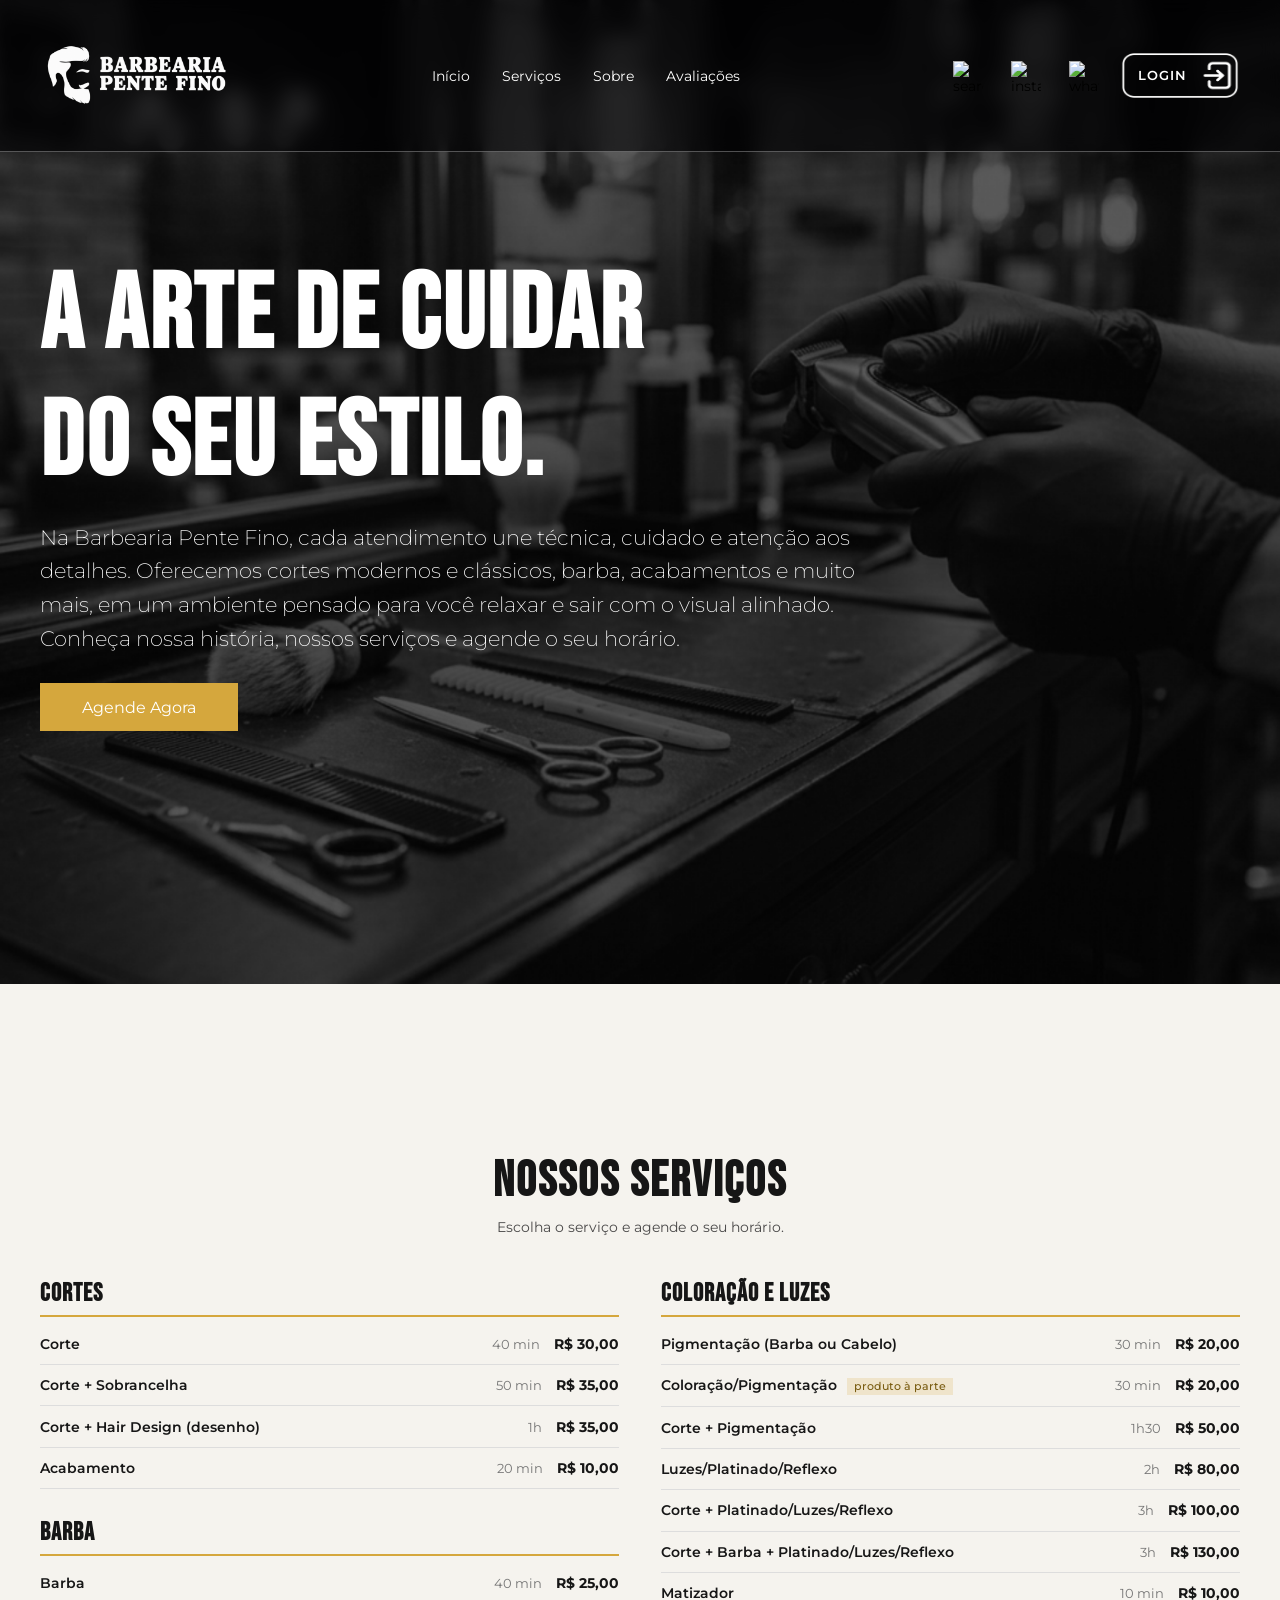
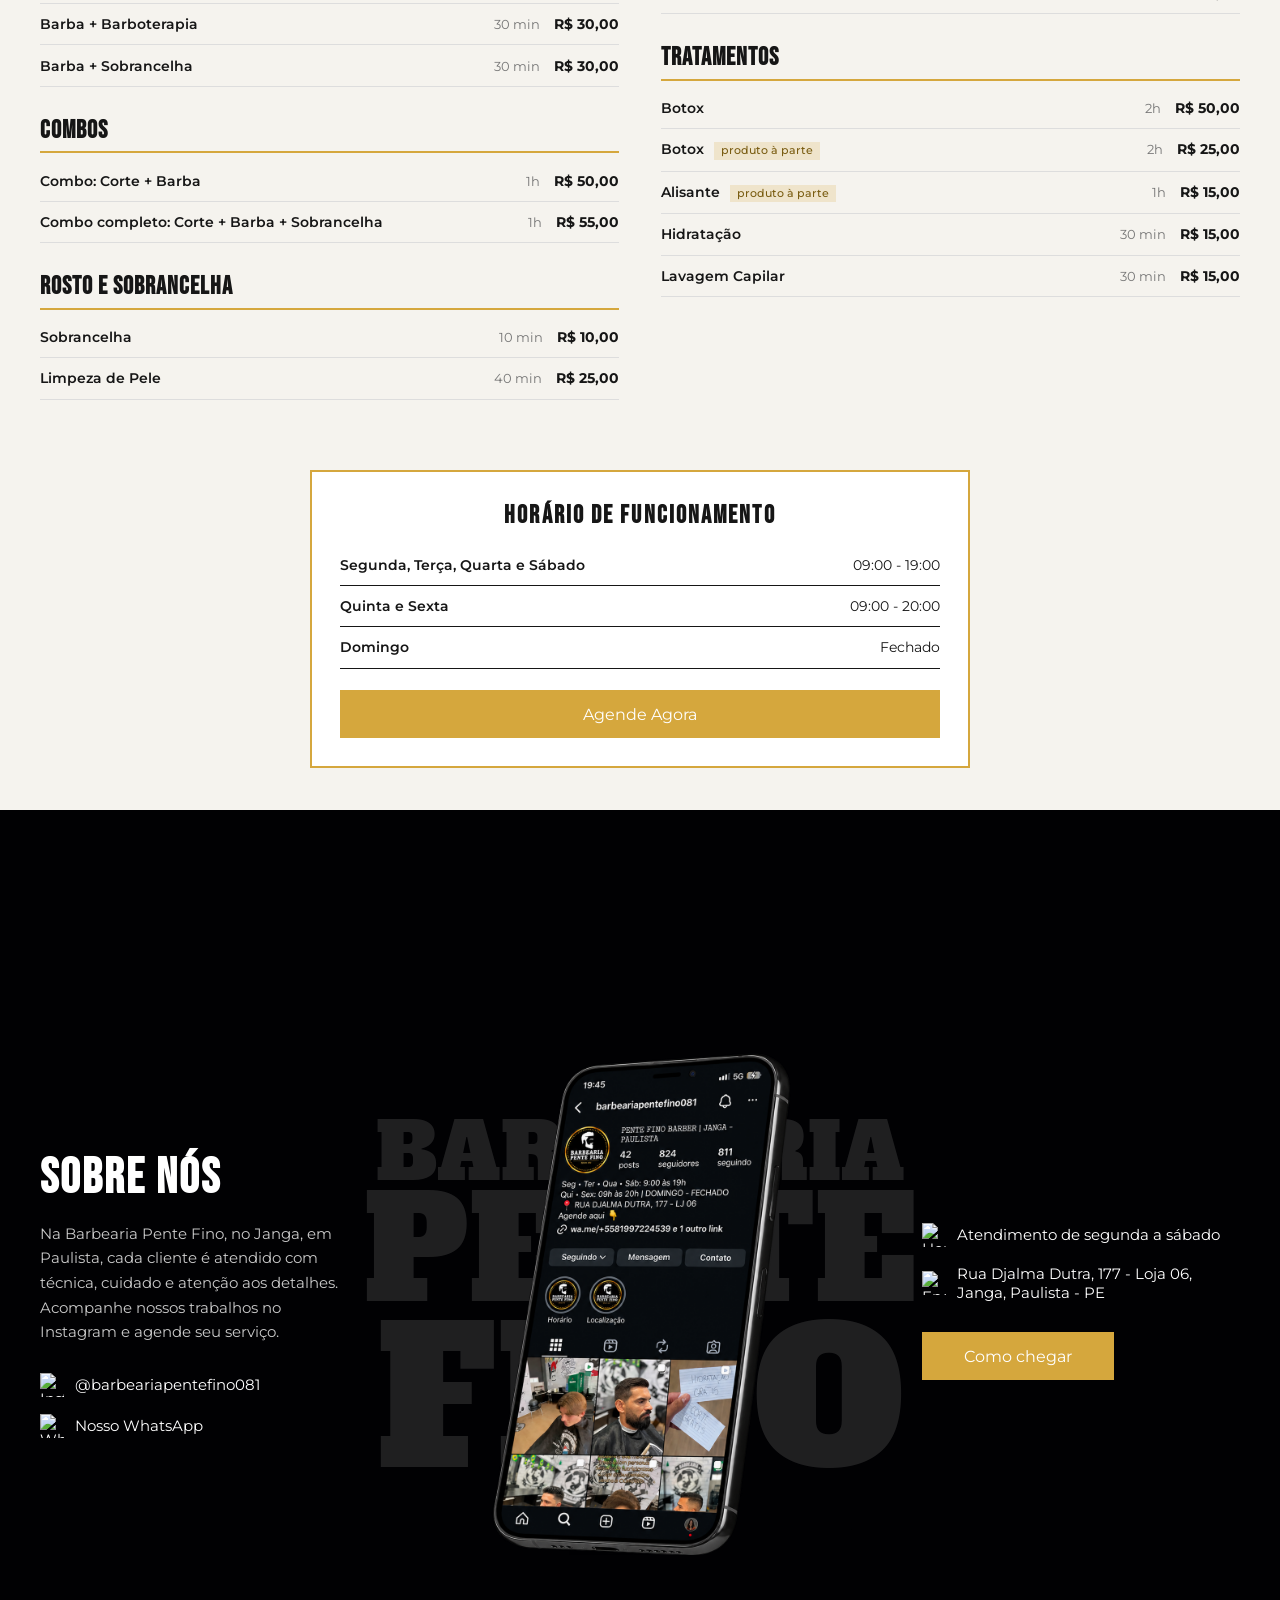
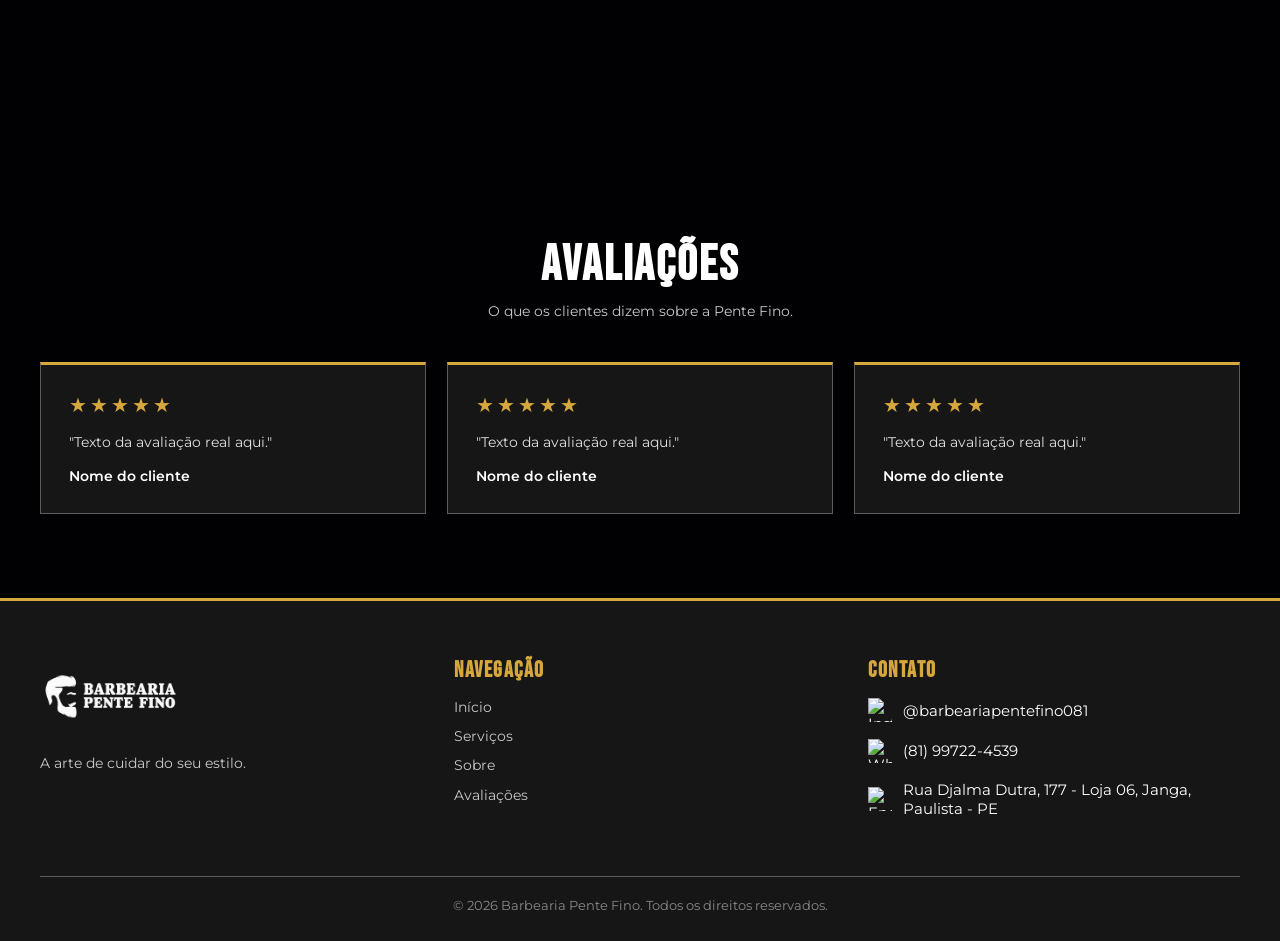
==== index.html @ e0eca9c9 "feat: adiciona botão de login personalizado no header" ====
<!DOCTYPE html>
<html lang="pt-br">

<head>
    <meta charset="UTF-8">
    <meta name="viewport" content="width=device-width, initial-scale=1.0">
    <link rel="stylesheet" href="style.css">
    <link rel="preconnect" href="https://fonts.googleapis.com">
    <link rel="preconnect" href="https://fonts.gstatic.com" crossorigin>
    <link href="https://fonts.googleapis.com/css2?family=Montserrat:ital,wght@0,100..900;1,100..900&display=swap"
        rel="stylesheet">

    <link href="https://fonts.cdnfonts.com/css/creato-display" rel="stylesheet">

    <link rel="preconnect" href="https://fonts.googleapis.com">
    <link rel="preconnect" href="https://fonts.gstatic.com" crossorigin>
    <link
        href="https://fonts.googleapis.com/css2?family=Bebas+Neue&family=Montserrat:ital,wght@0,100..900;1,100..900&display=swap"
        rel="stylesheet">
    <link href="https://fonts.googleapis.com/css2?family=Alfa+Slab+One&display=swap" rel="stylesheet">

    <link rel="icon" type="image/png" href="img/iconweb.png">

    <title>Barbearia Pente Fino</title>
</head>

<body>
    <header class="header">
        <section>
            <a href="#" class="logo">
                <img src="./img/logo1.png" width="192" height="105" alt="logo">
            </a>
            <nav class="navbar">
                <a href="#home">Início</a>
                <a href="#servicos">Serviços</a>
                <a href="#about">Sobre</a>
                <a href="#review">Avaliações</a>
            </nav>

            <div class="icons">
                <img width="30" height="30" src="https://img.icons8.com/ios-filled/30/FFFFFF/search--v1.png"
                    alt="search--v1" />
                <img width="30" height="30"
                    src="https://img.icons8.com/fluency-systems-regular/48/FFFFFF/instagram-new--v1.png"
                    alt="instagram-new--v1" />
                <img width="30" height="30"
                    src="https://img.icons8.com/fluency-systems-regular/30/FFFFFF/whatsapp--v1.png"
                    alt="whatsapp--v1" />
                <a href="#" class="btn-login" aria-label="Login">
                    <span>LOGIN</span>
                </a>
            </div>
        </section>
    </header>

    <div class="home-container">
        <section id="home">
            <div class="content">
                <h3>A ARTE DE CUIDAR</h3>
                <h3>DO SEU ESTILO.</h3>
                <p>Na Barbearia Pente Fino, cada atendimento une técnica, cuidado e atenção aos detalhes. Oferecemos
                    cortes modernos e clássicos, barba, acabamentos e muito mais, em um ambiente pensado para você
                    relaxar e sair com o visual alinhado. Conheça nossa história, nossos serviços e agende o seu
                    horário.</p>
                <a href="#" class="btn">Agende Agora</a>
            </div>
        </section>
    </div>

    <div class="servicos-container">
        <section id="servicos">
            <h2 class="title">Nossos Serviços</h2>
            <p class="subtitle">Escolha o serviço e agende o seu horário.</p>

            <div class="servicos-row">
                <div class="servicos-lista">

                    <div class="servicos-grupo">
                        <h3 class="categoria">Cortes</h3>
                        <ul class="lista-servicos">
                            <li data-servico="corte" data-preco="30" data-duracao="40">
                                <span class="servico-nome">Corte</span>
                                <span class="servico-tempo">40 min</span>
                                <span class="servico-preco">R$ 30,00</span>
                            </li>
                            <li data-servico="corte-sobrancelha" data-preco="35" data-duracao="50">
                                <span class="servico-nome">Corte + Sobrancelha</span>
                                <span class="servico-tempo">50 min</span>
                                <span class="servico-preco">R$ 35,00</span>
                            </li>
                            <li data-servico="corte-hair-design" data-preco="35" data-duracao="60">
                                <span class="servico-nome">Corte + Hair Design (desenho)</span>
                                <span class="servico-tempo">1h</span>
                                <span class="servico-preco">R$ 35,00</span>
                            </li>
                            <li data-servico="acabamento" data-preco="10" data-duracao="20">
                                <span class="servico-nome">Acabamento</span>
                                <span class="servico-tempo">20 min</span>
                                <span class="servico-preco">R$ 10,00</span>
                            </li>
                        </ul>
                    </div>

                    <div class="servicos-grupo">
                        <h3 class="categoria">Barba</h3>
                        <ul class="lista-servicos">
                            <li data-servico="barba" data-preco="25" data-duracao="40">
                                <span class="servico-nome">Barba</span>
                                <span class="servico-tempo">40 min</span>
                                <span class="servico-preco">R$ 25,00</span>
                            </li>
                            <li data-servico="barba-barboterapia" data-preco="30" data-duracao="30">
                                <span class="servico-nome">Barba + Barboterapia</span>
                                <span class="servico-tempo">30 min</span>
                                <span class="servico-preco">R$ 30,00</span>
                            </li>
                            <li data-servico="barba-sobrancelha" data-preco="30" data-duracao="30">
                                <span class="servico-nome">Barba + Sobrancelha</span>
                                <span class="servico-tempo">30 min</span>
                                <span class="servico-preco">R$ 30,00</span>
                            </li>
                        </ul>
                    </div>

                    <div class="servicos-grupo">
                        <h3 class="categoria">Combos</h3>
                        <ul class="lista-servicos">
                            <li data-servico="combo-corte-barba" data-preco="50" data-duracao="60">
                                <span class="servico-nome">Combo: Corte + Barba</span>
                                <span class="servico-tempo">1h</span>
                                <span class="servico-preco">R$ 50,00</span>
                            </li>
                            <li data-servico="combo-completo-corte-barba-sobrancelha" data-preco="55" data-duracao="60">
                                <span class="servico-nome">Combo completo: Corte + Barba + Sobrancelha</span>
                                <span class="servico-tempo">1h</span>
                                <span class="servico-preco">R$ 55,00</span>
                            </li>
                        </ul>
                    </div>

                    <div class="servicos-grupo">
                        <h3 class="categoria">Rosto e Sobrancelha</h3>
                        <ul class="lista-servicos">
                            <li data-servico="sobrancelha" data-preco="10" data-duracao="10">
                                <span class="servico-nome">Sobrancelha</span>
                                <span class="servico-tempo">10 min</span>
                                <span class="servico-preco">R$ 10,00</span>
                            </li>
                            <li data-servico="limpeza-de-pele" data-preco="25" data-duracao="40">
                                <span class="servico-nome">Limpeza de Pele</span>
                                <span class="servico-tempo">40 min</span>
                                <span class="servico-preco">R$ 25,00</span>
                            </li>
                        </ul>
                    </div>

                    <div class="servicos-grupo">
                        <h3 class="categoria">Coloração e Luzes</h3>
                        <ul class="lista-servicos">
                            <li data-servico="pigmentacao-barba-ou-cabelo" data-preco="20" data-duracao="30">
                                <span class="servico-nome">Pigmentação (Barba ou Cabelo)</span>
                                <span class="servico-tempo">30 min</span>
                                <span class="servico-preco">R$ 20,00</span>
                            </li>
                            <li data-servico="coloracao-pigmentacao-produto-a-parte" data-preco="20" data-duracao="30">
                                <span class="servico-nome">Coloração/Pigmentação <small class="etiqueta">produto à
                                        parte</small></span>
                                <span class="servico-tempo">30 min</span>
                                <span class="servico-preco">R$ 20,00</span>
                            </li>
                            <li data-servico="corte-pigmentacao" data-preco="50" data-duracao="90">
                                <span class="servico-nome">Corte + Pigmentação</span>
                                <span class="servico-tempo">1h30</span>
                                <span class="servico-preco">R$ 50,00</span>
                            </li>
                            <li data-servico="luzes-platinado-reflexo" data-preco="80" data-duracao="120">
                                <span class="servico-nome">Luzes/Platinado/Reflexo</span>
                                <span class="servico-tempo">2h</span>
                                <span class="servico-preco">R$ 80,00</span>
                            </li>
                            <li data-servico="corte-platinado-luzes-reflexo" data-preco="100" data-duracao="180">
                                <span class="servico-nome">Corte + Platinado/Luzes/Reflexo</span>
                                <span class="servico-tempo">3h</span>
                                <span class="servico-preco">R$ 100,00</span>
                            </li>
                            <li data-servico="corte-barba-platinado-luzes-reflexo" data-preco="130" data-duracao="180">
                                <span class="servico-nome">Corte + Barba + Platinado/Luzes/Reflexo</span>
                                <span class="servico-tempo">3h</span>
                                <span class="servico-preco">R$ 130,00</span>
                            </li>
                            <li data-servico="matizador" data-preco="10" data-duracao="10">
                                <span class="servico-nome">Matizador</span>
                                <span class="servico-tempo">10 min</span>
                                <span class="servico-preco">R$ 10,00</span>
                            </li>
                        </ul>
                    </div>

                    <div class="servicos-grupo">
                        <h3 class="categoria">Tratamentos</h3>
                        <ul class="lista-servicos">
                            <li data-servico="botox" data-preco="50" data-duracao="120">
                                <span class="servico-nome">Botox</span>
                                <span class="servico-tempo">2h</span>
                                <span class="servico-preco">R$ 50,00</span>
                            </li>
                            <li data-servico="botox-produto-a-parte" data-preco="25" data-duracao="120">
                                <span class="servico-nome">Botox <small class="etiqueta">produto à parte</small></span>
                                <span class="servico-tempo">2h</span>
                                <span class="servico-preco">R$ 25,00</span>
                            </li>
                            <li data-servico="alisante-produto-a-parte" data-preco="15" data-duracao="60">
                                <span class="servico-nome">Alisante <small class="etiqueta">produto à
                                        parte</small></span>
                                <span class="servico-tempo">1h</span>
                                <span class="servico-preco">R$ 15,00</span>
                            </li>
                            <li data-servico="hidratacao" data-preco="15" data-duracao="30">
                                <span class="servico-nome">Hidratação</span>
                                <span class="servico-tempo">30 min</span>
                                <span class="servico-preco">R$ 15,00</span>
                            </li>
                            <li data-servico="lavagem-capilar" data-preco="15" data-duracao="30">
                                <span class="servico-nome">Lavagem Capilar</span>
                                <span class="servico-tempo">30 min</span>
                                <span class="servico-preco">R$ 15,00</span>
                            </li>
                        </ul>
                    </div>
                </div>
            </div>

            <div class="cartao-horario">
                <h3 class="cartao-titulo">Horário de Funcionamento</h3>

                <ul class="cartao-lista">
                    <li>
                        <span>Segunda, Terça, Quarta e Sábado</span>
                        <span>09:00 - 19:00</span>
                    </li>
                    <li>
                        <span>Quinta e Sexta</span>
                        <span>09:00 - 20:00</span>
                    </li>
                    <li>
                        <span>Domingo</span>
                        <span>Fechado</span>
                    </li>
                </ul>

                <a href="#" class="btn cartao-btn">Agende Agora</a>
            </div>

        </section>
    </div>
    <div class="sobre-container">
        <section id="about">
            <div class="sobre-coluna">
                <h2 class="sobre-titulo">Sobre nós</h2>
                <p class="sobre-texto">Na Barbearia Pente Fino, no Janga, em Paulista, cada cliente é atendido com
                    técnica, cuidado e atenção aos detalhes. Acompanhe nossos trabalhos no Instagram e agende seu
                    serviço.</p>

                <a href="https://www.instagram.com/barbeariapentefino081/" target="_blank" rel="noopener"
                    class="sobre-item">
                    <img width="24" height="24"
                        src="https://img.icons8.com/fluency-systems-regular/48/D5A73D/instagram-new--v1.png"
                        alt="Instagram">
                    <span>@barbeariapentefino081</span>
                </a>

                <a href="https://wa.me/5581997224539" target="_blank" rel="noopener" class="sobre-item">
                    <img width="24" height="24"
                        src="https://img.icons8.com/fluency-systems-regular/48/D5A73D/whatsapp--v1.png" alt="WhatsApp">
                    <span>Nosso WhatsApp</span>
                </a>
            </div>

            <div class="sobre-celular">
                <div class="sobre-marca" aria-hidden="true">
                    <span>BARBEARIA</span>
                    <span>PENTE</span>
                    <span>FINO</span>
                </div>
                <img src="img/phone3d.png" alt="Perfil da Barbearia no Instagram">
            </div>

            <div class="sobre-coluna">
                <div class="sobre-item">
                    <img width="24" height="24"
                        src="https://img.icons8.com/fluency-systems-regular/48/D5A73D/clock--v1.png" alt="Horário">
                    <span>Atendimento de segunda a sábado</span>
                </div>

                <div class="sobre-item">
                    <img width="24" height="24"
                        src="https://img.icons8.com/fluency-systems-regular/48/D5A73D/marker--v1.png" alt="Endereço">
                    <span>Rua Djalma Dutra, 177 - Loja 06, Janga, Paulista - PE</span>
                </div>

                <a href="https://maps.app.goo.gl/azTwGf3tABhva63q6" target="_blank" rel="noopener" class="btn">Como
                    chegar</a>
            </div>
        </section>
    </div>

    <div class="avaliacoes-container">
        <section id="review">
            <h2 class="avaliacoes-titulo">Avaliações</h2>
            <p class="avaliacoes-subtitulo">O que os clientes dizem sobre a Pente Fino.</p>

            <div class="avaliacoes-grid">
                <article class="avaliacao-card">
                    <div class="avaliacao-estrelas" aria-label="5 de 5 estrelas">★★★★★</div>
                    <p class="avaliacao-texto">"Texto da avaliação real aqui."</p>
                    <span class="avaliacao-autor">Nome do cliente</span>
                </article>

                <article class="avaliacao-card">
                    <div class="avaliacao-estrelas" aria-label="5 de 5 estrelas">★★★★★</div>
                    <p class="avaliacao-texto">"Texto da avaliação real aqui."</p>
                    <span class="avaliacao-autor">Nome do cliente</span>
                </article>

                <article class="avaliacao-card">
                    <div class="avaliacao-estrelas" aria-label="5 de 5 estrelas">★★★★★</div>
                    <p class="avaliacao-texto">"Texto da avaliação real aqui."</p>
                    <span class="avaliacao-autor">Nome do cliente</span>
                </article>
            </div>
        </section>
    </div>
    
    <footer class="footer">
        <section>
            <div class="footer-grid">

                <div class="footer-coluna">
                    <img src="./img/logo1.png" width="140" alt="Barbearia Pente Fino">
                    <p class="footer-texto">A arte de cuidar do seu estilo.</p>
                </div>

                <div class="footer-coluna">
                    <h4 class="footer-titulo">Navegação</h4>
                    <a href="#home" class="footer-link">Início</a>
                    <a href="#servicos" class="footer-link">Serviços</a>
                    <a href="#about" class="footer-link">Sobre</a>
                    <a href="#review" class="footer-link">Avaliações</a>
                </div>

                <div class="footer-coluna">
                    <h4 class="footer-titulo">Contato</h4>

                    <a href="https://www.instagram.com/barbeariapentefino081/" target="_blank" rel="noopener"
                        class="sobre-item">
                        <img width="24" height="24"
                            src="https://img.icons8.com/fluency-systems-regular/48/D5A73D/instagram-new--v1.png"
                            alt="Instagram">
                        <span>@barbeariapentefino081</span>
                    </a>

                    <a href="https://wa.me/5581997224539" target="_blank" rel="noopener" class="sobre-item">
                        <img width="24" height="24"
                            src="https://img.icons8.com/fluency-systems-regular/48/D5A73D/whatsapp--v1.png"
                            alt="WhatsApp">
                        <span>(81) 99722-4539</span>
                    </a>

                    <div class="sobre-item">
                        <img width="24" height="24"
                            src="https://img.icons8.com/fluency-systems-regular/48/D5A73D/marker--v1.png"
                            alt="Endereço">
                        <span>Rua Djalma Dutra, 177 - Loja 06, Janga, Paulista - PE</span>
                    </div>
                </div>
            </div>

            <p class="footer-copy">© 2026 Barbearia Pente Fino. Todos os direitos reservados.</p>
        </section>
    </footer>
</body>

</html>
---- style.css ----
:root {
    --main-color: #d5a73d;
    --main-dark: #a5812f;
    --black: #161616;
    --white: #fff;
    --bg: #010103;
    --border: 0.1rem solid rgba(255, 255, 255, 0.3);
    font-size: 14px;
}

* {
    margin: 0;
    padding: 0;
    outline: none;
    border: none;
    text-decoration: none;
    transition: 0.2s linear;
    font-family: "Montserrat", sans-serif;
}

body {
    background-color: var(--bg);
}

section {
    padding: 3rem 2rem;
    margin: 0 auto;
    max-width: 1200px;
}

.header {
    position: fixed;
    top: 0;
    left: 0;
    right: 0;
    z-index: 99;
    border-bottom: var(--border);
    background: rgba(1, 1, 3, 0.6);
    backdrop-filter: blur(10px);
}

.header section {
    display: flex;
    align-items: center;
    justify-content: space-between;
    padding-top: 1.5rem;
    padding-bottom: 1.5rem;
}

.navbar a {
    margin: 0 1rem;
    font-size: 1.1;
    color: #fff;
}

.navbar a:hover {
    color: var(--main-color);
    border-bottom: 0.1rem solid var(--border);
    padding-bottom: 0.5rem;
    font-size: 1.15rem;
}

.icons {
    display: flex;
    align-items: center;
}

.icons img {
    margin: 1rem;
    cursor: pointer;
}

.icons img:hover {
    transform: scale(1.15);
}

.btn {
    background: var(--main-color);
    color: #fff;
    padding: 1rem 3rem;
    font-size: 1.15rem;
    cursor: pointer;
    margin-top: 1rem;
    display: inline-block;
}

.btn:hover {
    background: var(--main-dark);
    transform: translateX(-2px);
    transform: translateY(-2px);
}

.home-container {
    background: url("./img/back.png") center / cover no-repeat;
    min-height: 100vh;
    background-position: center;
    background-size: cover;
}

.home-container section {
    display: flex;
    align-items: center;
    min-height: 100vh;
}

.content {
    max-width: 60rem;
}

.content h3 {
    color: #fff;
    font-size: clamp(3rem, 10vw, 7.5rem); 
    font-family: "Bebas Neue", sans-serif;
    letter-spacing: 2.5px;
    
}
.content p {
    color: #fff;
    font-size: 1.5rem;
    font-weight: 220;
    line-height: 1.6;
    padding: 1rem 0;
}

.servicos-container {
    background: #f5f3ee;
    min-height: 100vh;
}

.servicos-container section {
    padding-top: 12rem;
}

.servicos-container .title {
    text-align: center;
    font-family: "Bebas Neue", sans-serif; 
    font-size: 3.5rem;
    letter-spacing: 2px;
    color: var(--black);
}

.servicos-container .subtitle {
    text-align: center;
    color: #4a4949;
    margin-top: 0.5rem;
}

.servicos-row {
    display: flex;
    align-items: center;
    gap: 3rem;  
    margin-top: 3rem;
}

.servicos-lista {
    flex: 1;
    column-count: 2;
    column-gap: 3rem;            
}

.servicos-grupo {
    break-inside: avoid;
    margin-bottom: 2rem;
}

.servicos-grupo:nth-child(4) {
    break-after: column;
}

.cartao-horario {
    background: var(--white);
    border: 2px solid var(--main-color);
    padding: 2rem;
    margin-top: 1.5rem;
    max-width: 600px; 
    margin: 3rem auto 0;
}

.cartao-lista {
    list-style: none;
}

.cartao-lista li {
    display: flex;
    justify-content: space-between;
    padding: 0.8rem 0;
    border-bottom: 1px solid var(--black);
}

.cartao-lista span {
    color: var(--black);
}

.cartao-lista span:first-child {
    font-weight: 600;
}

.cartao-titulo {
    font-family: "Bebas Neue", sans-serif;
    font-size: 1.8rem;
    letter-spacing: 2.1px;
    text-align: center;
    color: var(--black);
    margin-bottom: 1rem;
}

.cartao-btn {
    display: block;
    text-align: center;
    margin-top: 1.5rem;
}

.categoria {
    font-family: "Bebas Neue", sans-serif;
    font-size: 1.8rem;
    letter-spacing: 1px;
    color: var(--black);
    margin: 2rem 0 0.5rem;
    padding-bottom: 0.4rem;
    border-bottom: 2px solid var(--main-color); /* linha dourada embaixo */
}

.categoria:first-child {
    margin-top: 0; 
}


.lista-servicos {
    list-style: none; /* tira as bolinhas */
}

.lista-servicos li {
    display: flex; /* nome, tempo e preço lado a lado */
    align-items: baseline;
    gap: 1rem;
    padding: 0.8rem 0;
    border-bottom: 1px solid #ddd; /* linha cinza entre os serviços */
}

.servico-nome {
    flex: 1;
    color: var(--black);
    font-weight: 600;
}

.servico-tempo {
    color: #777;
    font-size: 0.9rem;
    white-space: nowrap;          
}

.servico-preco {
    color: var(--black);
    font-weight: 700;
    white-space: nowrap;
}

.etiqueta {
    display: inline-block;
    margin-left: 0.4rem;
    padding: 0.15rem 0.5rem;
    font-size: 0.75rem;
    font-weight: 500;
    color: #7a5d12; 
    background: rgba(213, 167, 61, 0.2);
    white-space: nowrap;
}

.sobre-container {
    background: var(--bg);
}

.sobre-container section {
    display: flex;
    align-items: center;
    justify-content: space-between;
    gap: 2rem;
    min-height: 100vh;
}

.sobre-coluna {
    flex: 1;
    position: relative;
    z-index: 2;
}

.sobre-celular {
    flex: 1.6;
    position: relative;
    container-type: inline-size;
}

.sobre-celular img {
    width: 100%;
    height: auto;
    display: block;
    position: relative;
    z-index: 1;
}

.sobre-celular {
    flex: 1.6;
    position: relative;
}

.sobre-marca {
    position: absolute;
    top: 50%;
    left: 50%;
    transform: translate(-50%, -50%);
    z-index: 0;
    display: flex;
    flex-direction: column;
    align-items: center;
    font-family: "Alfa Slab One", serif;
    font-size: 15.5cqw;
    line-height: 0.9;
    color: #44444473;
    pointer-events: none;
    user-select: none;
}

.sobre-marca span {
    font-family: "Alfa Slab One", serif;
}

.sobre-marca span:nth-child(1) {
    font-size: 1em;
}

.sobre-marca span:nth-child(2) {
    font-size: 1.8em;
}

.sobre-marca span:nth-child(3) {
    font-size: 2.4em;
}

.sobre-titulo {
    font-family: "Bebas Neue", sans-serif;
    font-size: 3.5rem;
    letter-spacing: 2px;
    color: var(--white);
    margin-bottom: 1rem;
}

.sobre-texto {
    color: #c9c9c9;
    font-size: 1.1rem;
    line-height: 1.6;
    margin-bottom: 2rem;
}

.sobre-item {
    display: flex;
    align-items: center;
    gap: 0.8rem;
    color: var(--white);
    font-size: 1.1rem;
    margin-bottom: 1.2rem;
}

a.sobre-item:hover {
    color: var(--main-color);
}

.avaliacoes-container {
    background: var(--bg);
}

.avaliacoes-container section {
    padding-top: 3rem;
    padding-bottom: 6rem;
}

.avaliacoes-titulo {
    font-family: "Bebas Neue", sans-serif;
    font-size: 3.5rem;
    letter-spacing: 2px;
    color: var(--white);
    text-align: center;
}

.avaliacoes-subtitulo {
    color: #c9c9c9;
    text-align: center;
    margin: 0.5rem 0 3rem;
}

.avaliacoes-grid {
    display: grid;
    grid-template-columns: repeat(auto-fit, minmax(260px, 1fr));
    gap: 1.5rem;
}

.avaliacao-card {
    background: var(--black);
    border: var(--border);
    border-top: 3px solid var(--main-color);
    padding: 2rem;
    display: flex;
    flex-direction: column;
    gap: 1rem;
}

.avaliacao-estrelas {
    color: var(--main-color);
    font-size: 1.4rem;
    letter-spacing: 3px;
}

.avaliacao-texto {
    color: #e0e0e0;
    line-height: 1.6;
    flex: 1;
}

.avaliacao-autor {
    color: var(--white);
    font-weight: 600;
}

.footer {
    background: var(--black);
    border-top: 3px solid var(--main-color);
}

.footer section {
    padding-top: 4rem;
    padding-bottom: 2rem;
}

.footer-grid {
    display: grid;
    grid-template-columns: repeat(auto-fit, minmax(240px, 1fr));
    gap: 3rem;
}

.footer-titulo {
    font-family: "Bebas Neue", sans-serif;
    font-size: 1.6rem;
    letter-spacing: 1.5px;
    color: var(--main-color);
    margin-bottom: 1rem;
}

.footer-texto {
    color: #c9c9c9;
    line-height: 1.6;
    margin-top: 1rem;
}

.footer-link {
    display: block;
    color: #c9c9c9;
    margin-bottom: 0.8rem;
}

.footer-link:hover {
    color: var(--main-color);
}

.footer-copy {
    margin-top: 3rem;
    padding-top: 1.5rem;
    border-top: var(--border);
    text-align: center;
    color: #888;
    font-size: 0.9rem;
}

.btn-login {
    display: inline-flex;
    align-items: center;              
    width: 120px;
    aspect-ratio: 600 / 261;
    background: url("./img/login.png") center / 100% 100% no-repeat;
    margin-left: 0.5rem;
    color: var(--white);
    font-size: 0.9rem;
    font-weight: 600;
    letter-spacing: 1px;
    vertical-align: middle;
}

.btn-login span {
    width: 71%;
    text-align: center;
}

.btn-login:hover {
    color: var(--main-color);
    filter: drop-shadow(0 0 6px rgba(213, 167, 61, 0.6));
}

/* Mobile  */
@media (max-width: 768px) {

    .logo img {
        width: 120px;
        height: auto; 
    }

    .navbar {
        display: none;
    }

    .icons {
        display: flex;
        align-items: center;
    }

    .icons img {
        margin: 0 0.6rem;
        width: 24px;
        height: 24px;
    }

    .content p {
        font-size: 1.1rem;
        line-height: 1.5;
    }

    .servicos-lista {
    column-count: 1;
    }

    .servicos-imagem img {
    display: none;
    }

    .servicos-grupo:nth-child(4) {
    break-after: auto;
    }

    .sobre-container section {
    flex-direction: column;
    min-height: auto;
    gap:0;
    padding-top: 7rem;
    }

    .sobre-coluna {
        flex: none;
        width: 100%;
    }

    .sobre-celular {
        display: none;
    }

    .footer section {
        padding-top: 2.5rem;
    }

    .footer-grid {
        gap: 2rem;               
    }

    .footer-copy {
        margin-top: 2rem;
    }

    .btn-login {
        width: 90px;
        font-size: 0.7rem;
    }
}
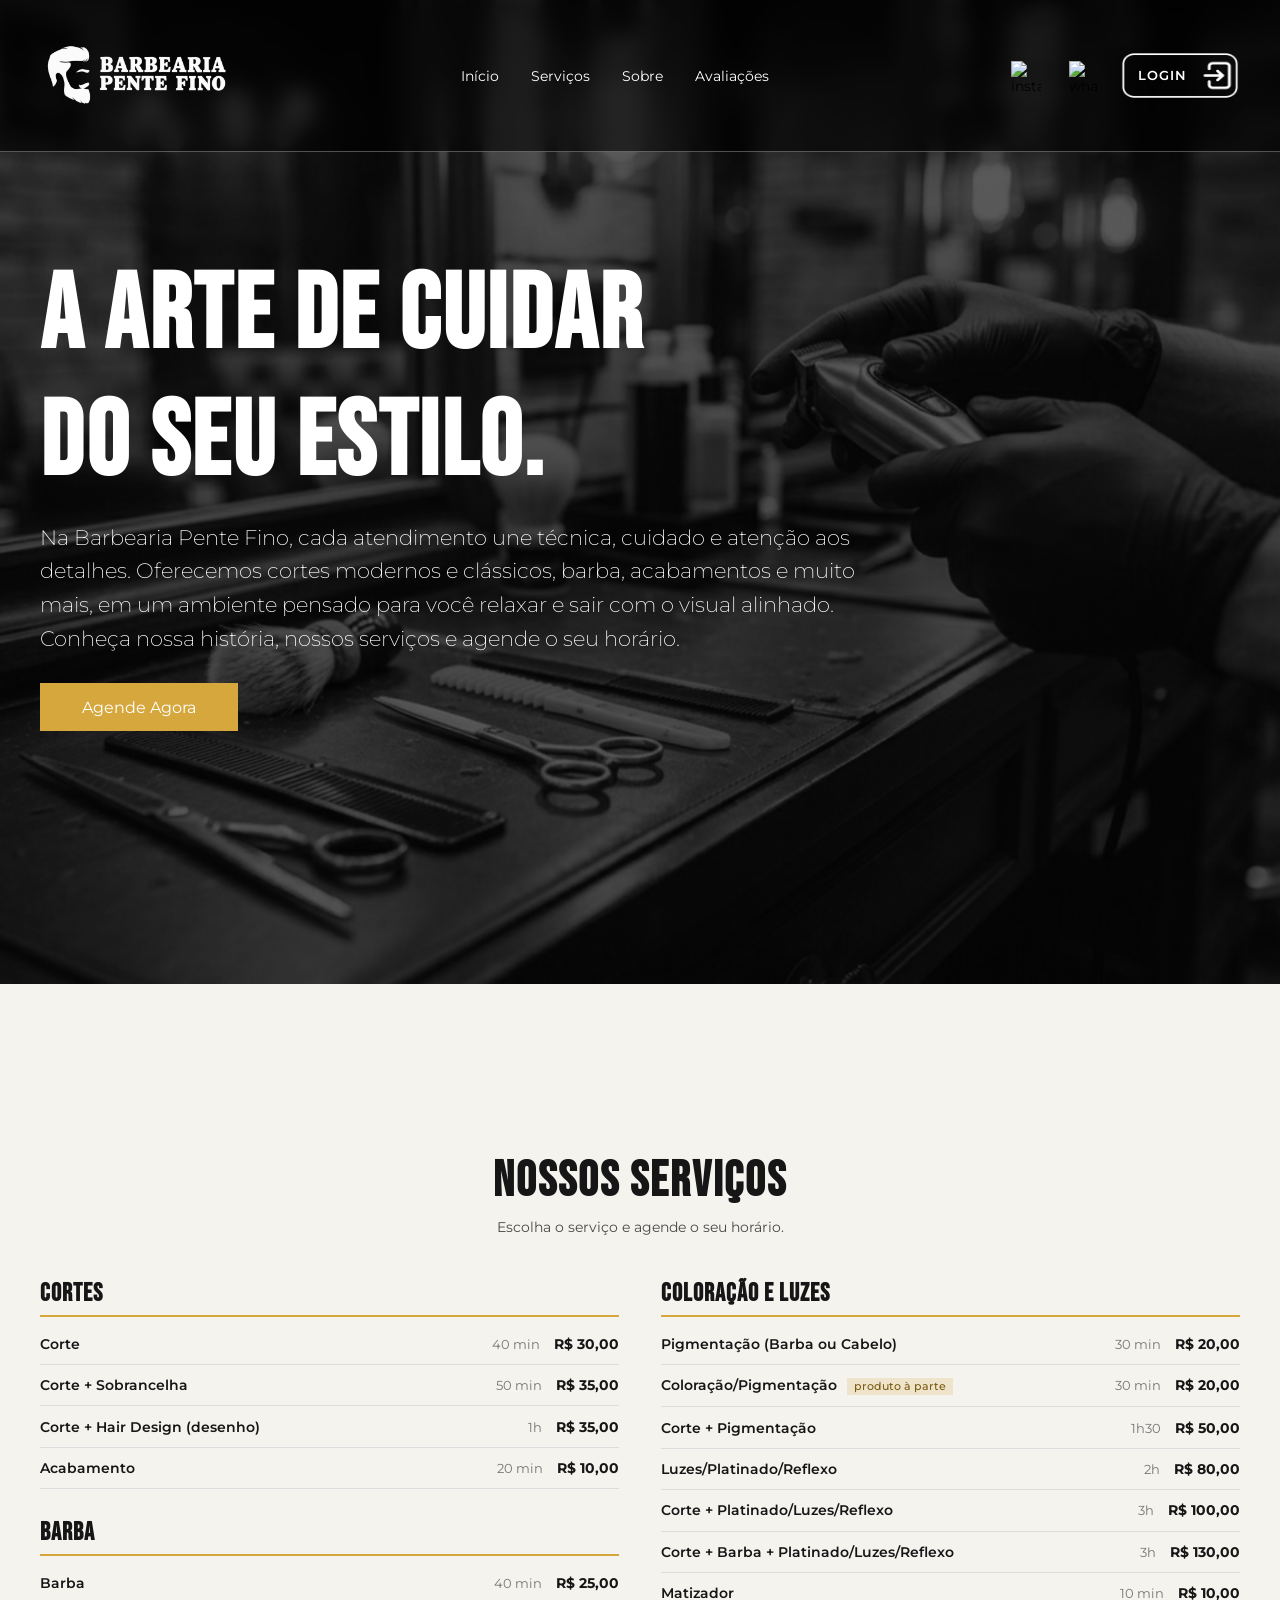
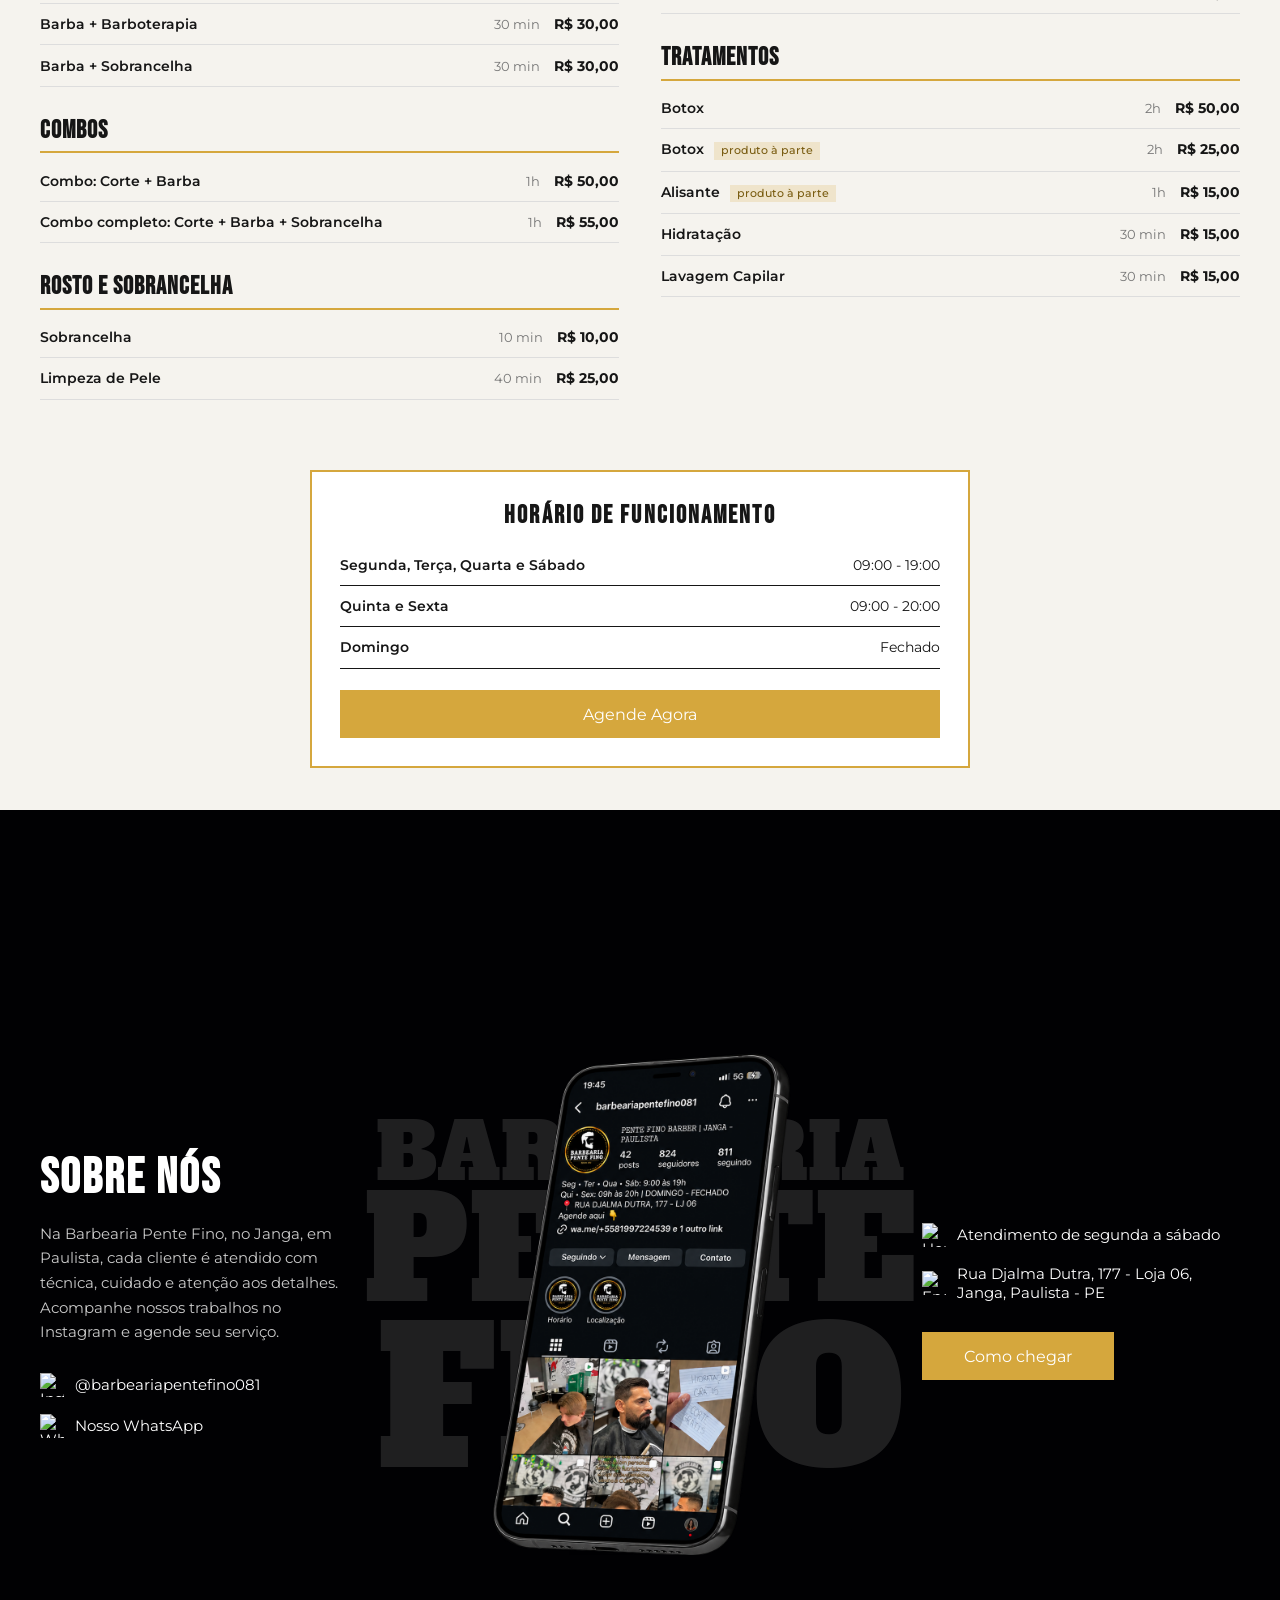
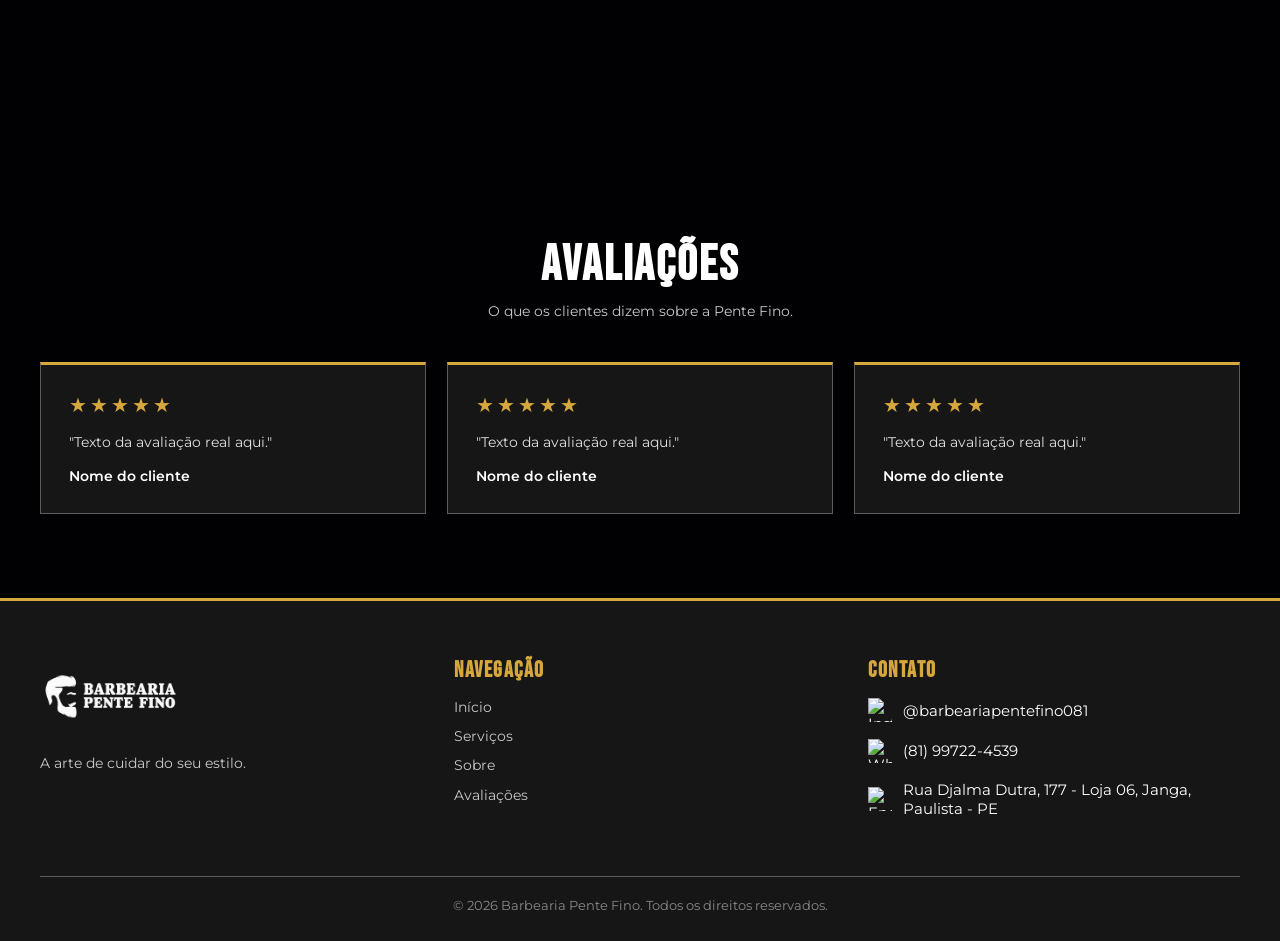
==== commit c0c0402a: "fix: restaura exibição do botão de menu no mobile" ====
--- a/index.html
+++ b/index.html
@@ -18,9 +18,8 @@
         href="https://fonts.googleapis.com/css2?family=Bebas+Neue&family=Montserrat:ital,wght@0,100..900;1,100..900&display=swap"
         rel="stylesheet">
     <link href="https://fonts.googleapis.com/css2?family=Alfa+Slab+One&display=swap" rel="stylesheet">
-
     <link rel="icon" type="image/png" href="img/iconweb.png">
-
+    <link rel="preload" as="image" href="img/login2.png">
     <title>Barbearia Pente Fino</title>
 </head>
 
@@ -38,8 +37,6 @@
             </nav>
 
             <div class="icons">
-                <img width="30" height="30" src="https://img.icons8.com/ios-filled/30/FFFFFF/search--v1.png"
-                    alt="search--v1" />
                 <img width="30" height="30"
                     src="https://img.icons8.com/fluency-systems-regular/48/FFFFFF/instagram-new--v1.png"
                     alt="instagram-new--v1" />
@@ -49,6 +46,11 @@
                 <a href="#" class="btn-login" aria-label="Login">
                     <span>LOGIN</span>
                 </a>
+                <button class="menu-toggle" aria-label="Abrir menu" aria-expanded="false">
+                    <span></span>
+                    <span></span>
+                    <span></span>
+                </button>
             </div>
         </section>
     </header>
--- a/style.css
+++ b/style.css
@@ -471,7 +471,7 @@
 
 .btn-login {
     display: inline-flex;
-    align-items: center;              
+    align-items: center;
     width: 120px;
     aspect-ratio: 600 / 261;
     background: url("./img/login.png") center / 100% 100% no-repeat;
@@ -480,7 +480,6 @@
     font-size: 0.9rem;
     font-weight: 600;
     letter-spacing: 1px;
-    vertical-align: middle;
 }
 
 .btn-login span {
@@ -489,8 +488,26 @@
 }
 
 .btn-login:hover {
-    color: var(--main-color);
-    filter: drop-shadow(0 0 6px rgba(213, 167, 61, 0.6));
+    background-image: url("./img/login2.png");
+    color: var(--bg);
+}
+
+.menu-toggle {
+    display: none;
+    flex-direction: column;
+    justify-content: space-between;
+    width: 28px;
+    height: 20px;
+    margin-left: 0.8rem;
+    background: none;
+    cursor: pointer;
+}
+
+.menu-toggle span {
+    display: block;
+    height: 3px;
+    background: var(--white);
+    border-radius: 2px;
 }
 
 /* Mobile  */
@@ -511,9 +528,9 @@
     }
 
     .icons img {
-        margin: 0 0.6rem;
-        width: 24px;
-        height: 24px;
+        margin: 0 0.3rem;
+        width: 22px;
+        height: 22px;
     }
 
     .content p {
@@ -562,7 +579,18 @@
     }
 
     .btn-login {
-        width: 90px;
-        font-size: 0.7rem;
+        width: 80px;
+        font-size: 0.65rem;
+        margin-left: 0.3rem;
+    }
+
+    .menu-toggle {
+        display: flex;
+        margin-left: 0.5rem;;
+    }
+
+    .header section {
+        padding-left: 1rem;
+        padding-right: 1rem;
     }
 }
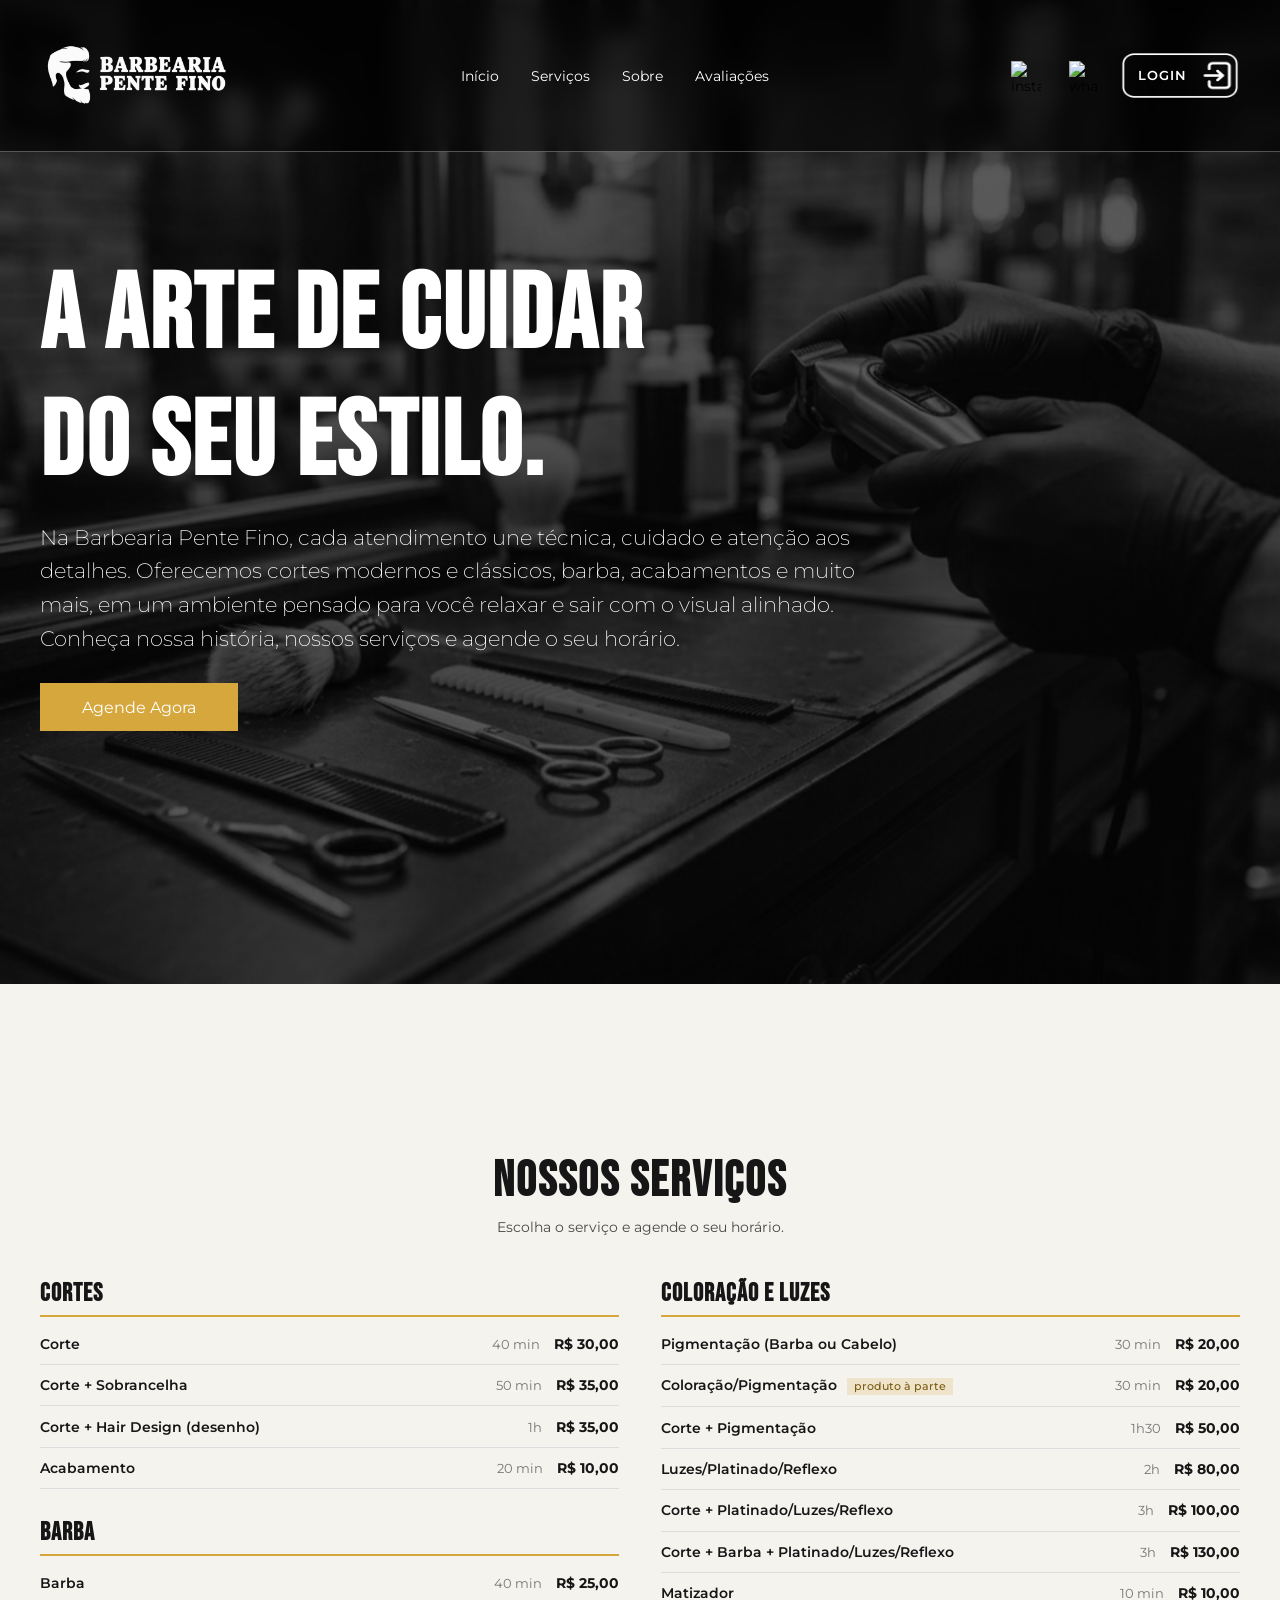
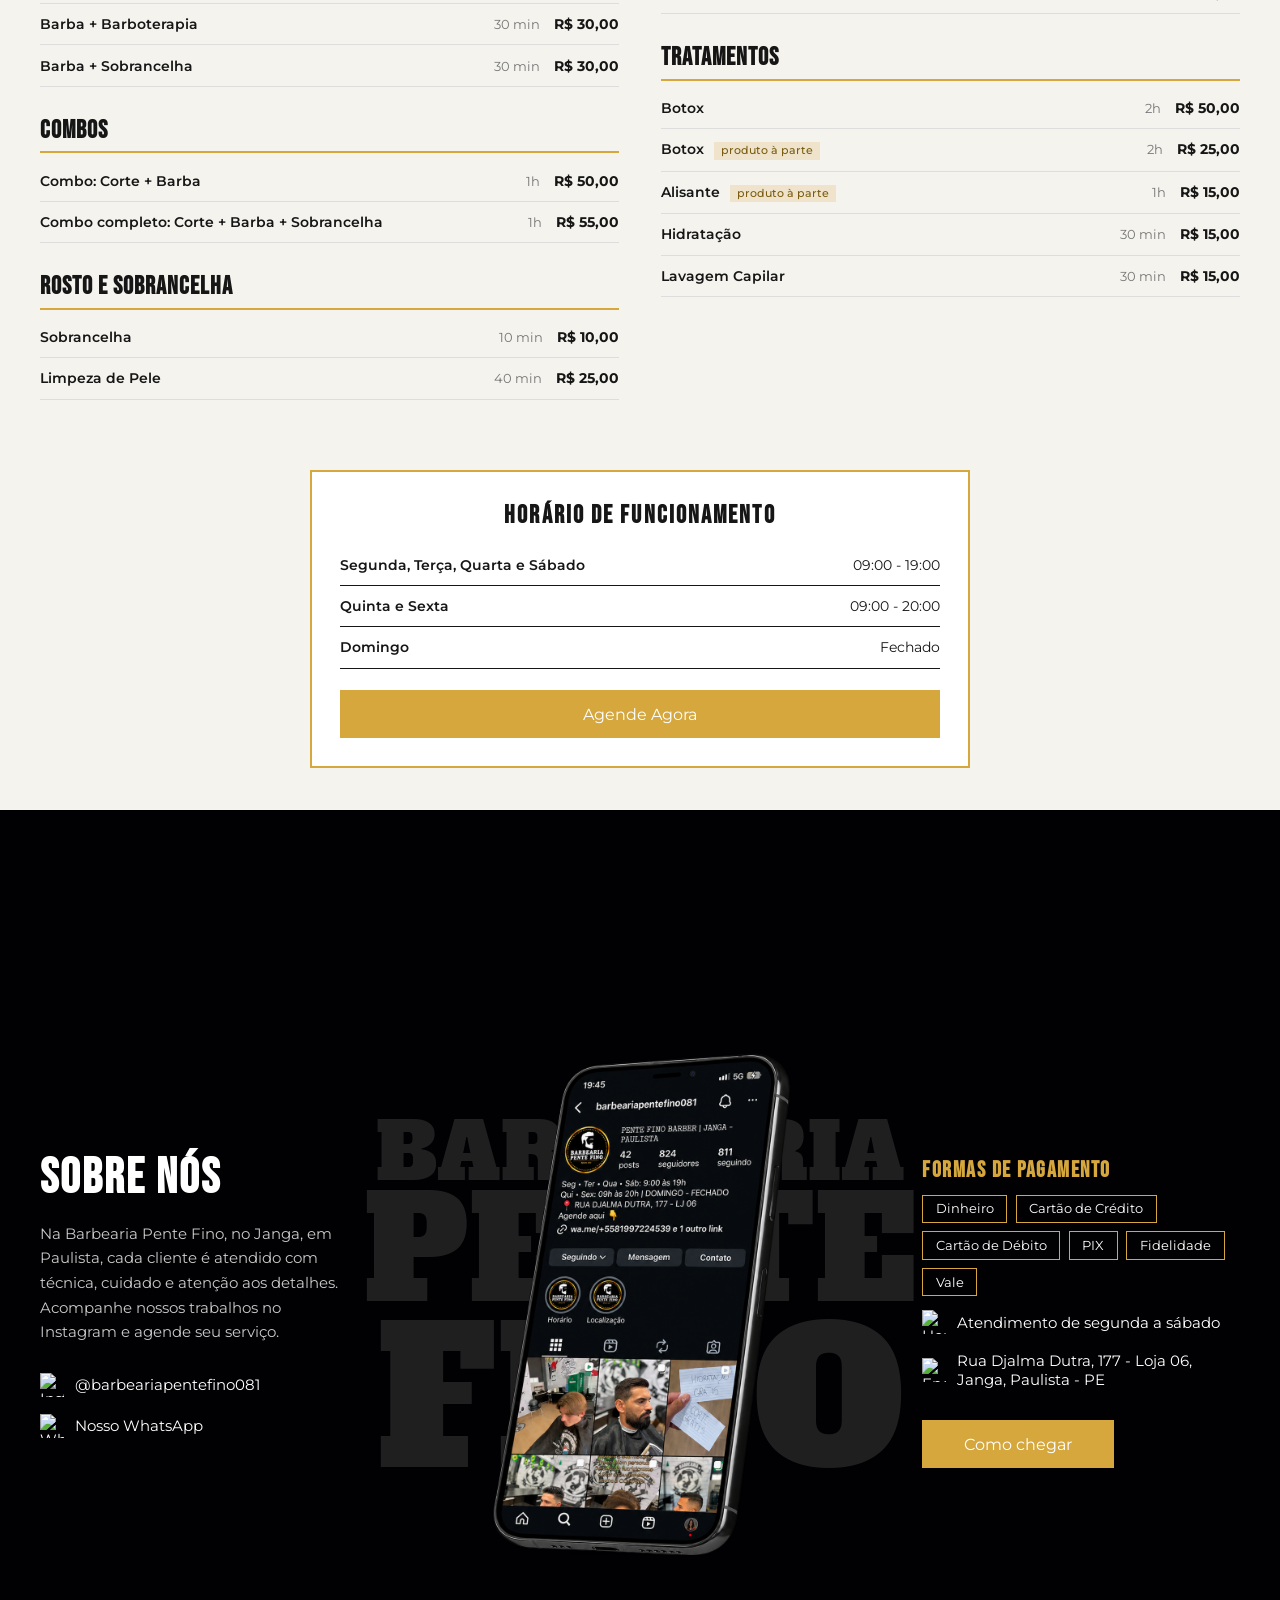
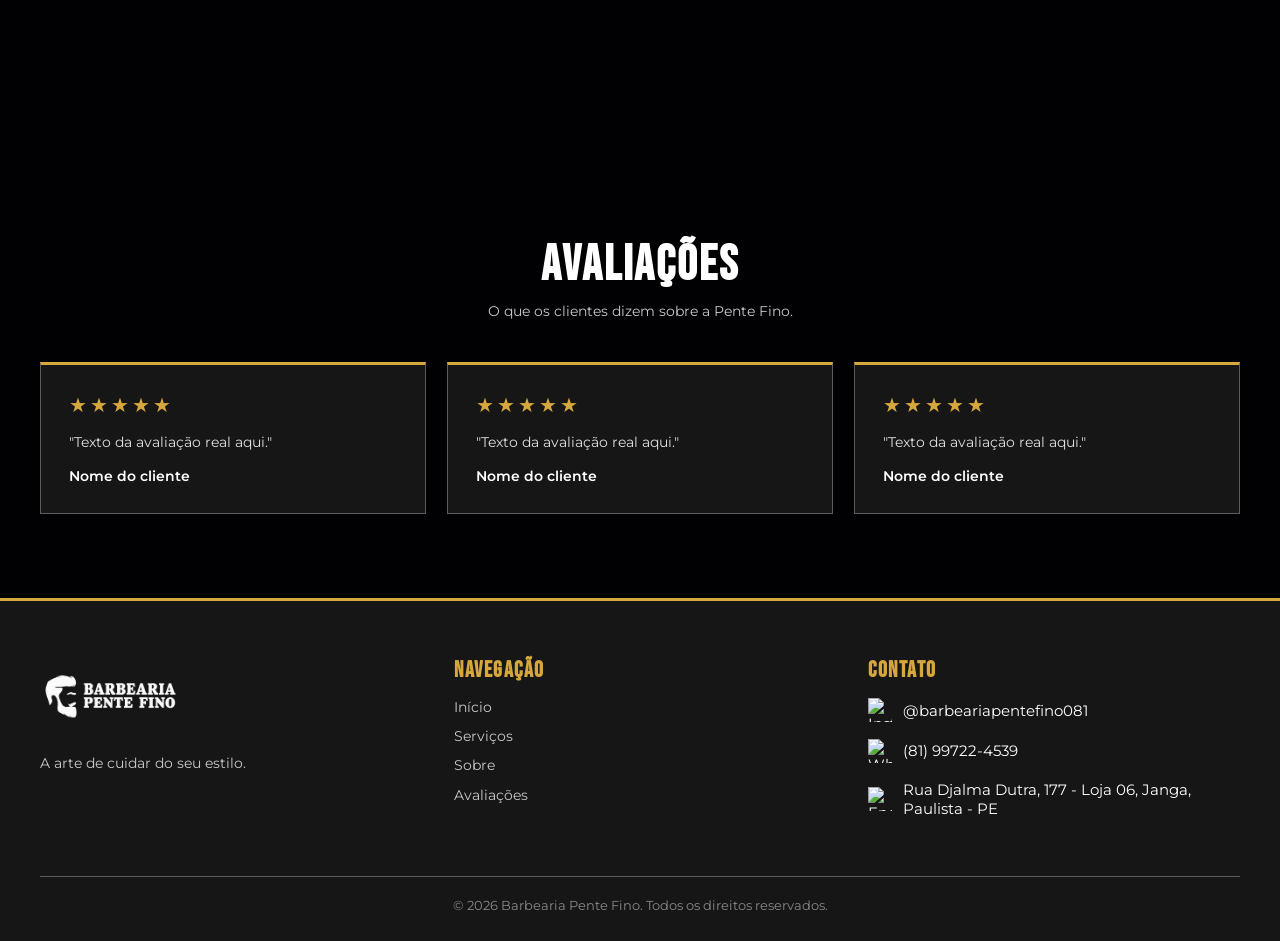
==== commit 772cbf23: "feat: adiciona formas de pagamento na seção sobre" ====
--- a/index.html
+++ b/index.html
@@ -288,6 +288,18 @@
             </div>
 
             <div class="sobre-coluna">
+                <div class="sobre-pagamento">
+                        <h3 class="sobre-subtitulo">Formas de pagamento</h3>
+                        <ul class="pagamento-lista">
+                            <li>Dinheiro</li>
+                            <li>Cartão de Crédito</li>
+                            <li>Cartão de Débito</li>
+                            <li>PIX</li>
+                            <li>Fidelidade</li>
+                            <li>Vale</li>
+                        </ul>
+                    </div>
+
                 <div class="sobre-item">
                     <img width="24" height="24"
                         src="https://img.icons8.com/fluency-systems-regular/48/D5A73D/clock--v1.png" alt="Horário">
@@ -299,7 +311,7 @@
                         src="https://img.icons8.com/fluency-systems-regular/48/D5A73D/marker--v1.png" alt="Endereço">
                     <span>Rua Djalma Dutra, 177 - Loja 06, Janga, Paulista - PE</span>
                 </div>
-
+                    
                 <a href="https://maps.app.goo.gl/azTwGf3tABhva63q6" target="_blank" rel="noopener" class="btn">Como
                     chegar</a>
             </div>
@@ -380,6 +392,7 @@
             <p class="footer-copy">© 2026 Barbearia Pente Fino. Todos os direitos reservados.</p>
         </section>
     </footer>
+    <script src="script.js"></script>
 </body>
 
 </html>
--- a/style.css
+++ b/style.css
@@ -364,6 +364,32 @@
     color: var(--main-color);
 }
 
+.sobre-pagamento {
+    margin: 1.5rem 0 1rem;
+}
+
+.sobre-subtitulo {
+    font-family: "Bebas Neue", sans-serif;
+    font-size: 1.6rem;
+    letter-spacing: 1.5px;
+    color: var(--main-color);
+    margin-bottom: 0.8rem;
+}
+
+.pagamento-lista {
+    list-style: none;
+    display: flex;
+    flex-wrap: wrap;
+    gap: 0.6rem;
+}
+
+.pagamento-lista li {
+    padding: 0.4rem 0.9rem;
+    border: 1px solid var(--main-color);
+    color: var(--white);
+    font-size: 0.9rem;
+}
+
 .avaliacoes-container {
     background: var(--bg);
 }
@@ -520,6 +546,25 @@
 
     .navbar {
         display: none;
+        position: absolute;
+        top: 100%;
+        left: 0%;
+        right: 0%;
+        flex-direction: column;
+        background: rgba(1, 1, 3, 0.95);
+        padding: 1rem 2rem;
+        border-bottom: var(--border);
+    }
+
+    .navbar.ativo {
+        display: flex;
+    }
+
+    .navbar a {
+        margin: 0;
+        padding: 1rem 0;
+        font-size: 1.1rem;
+        border-bottom: 1px solid rgba(255, 255, 255, 0.1);
     }
 
     .icons {
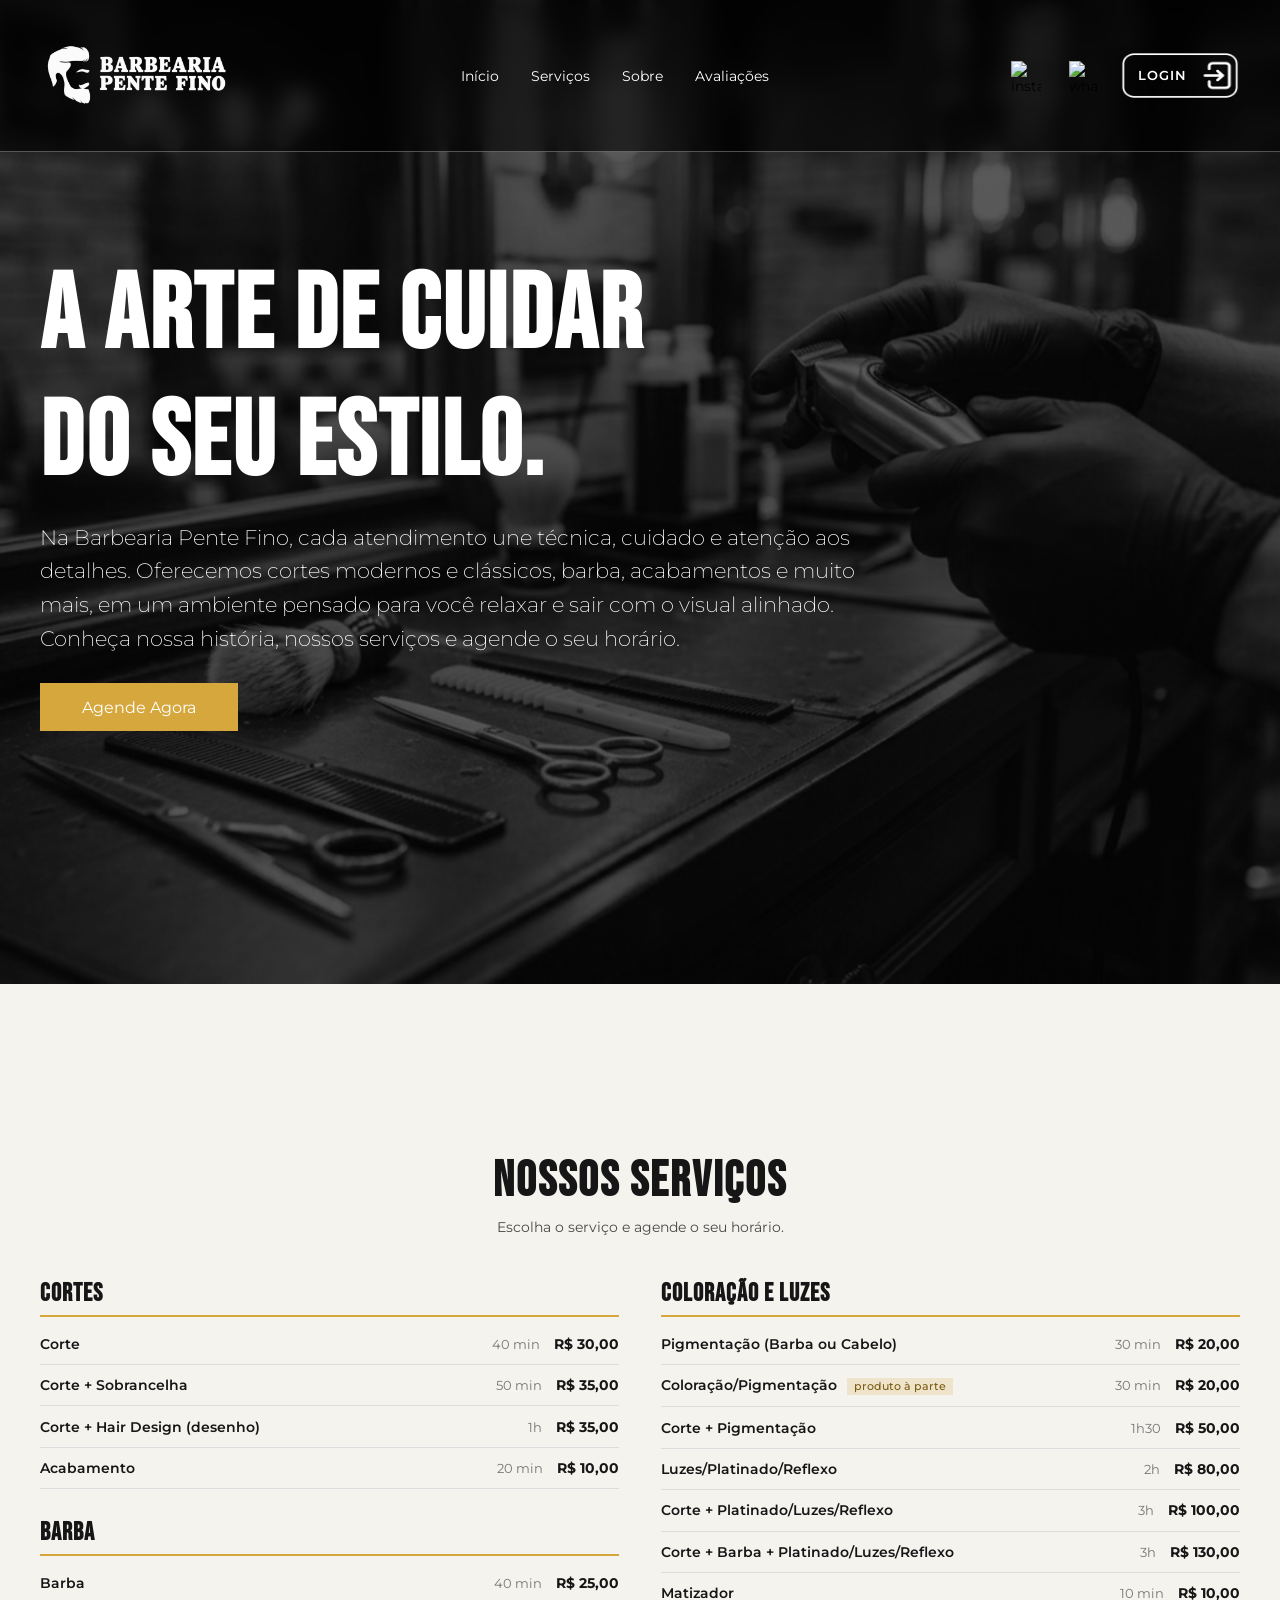
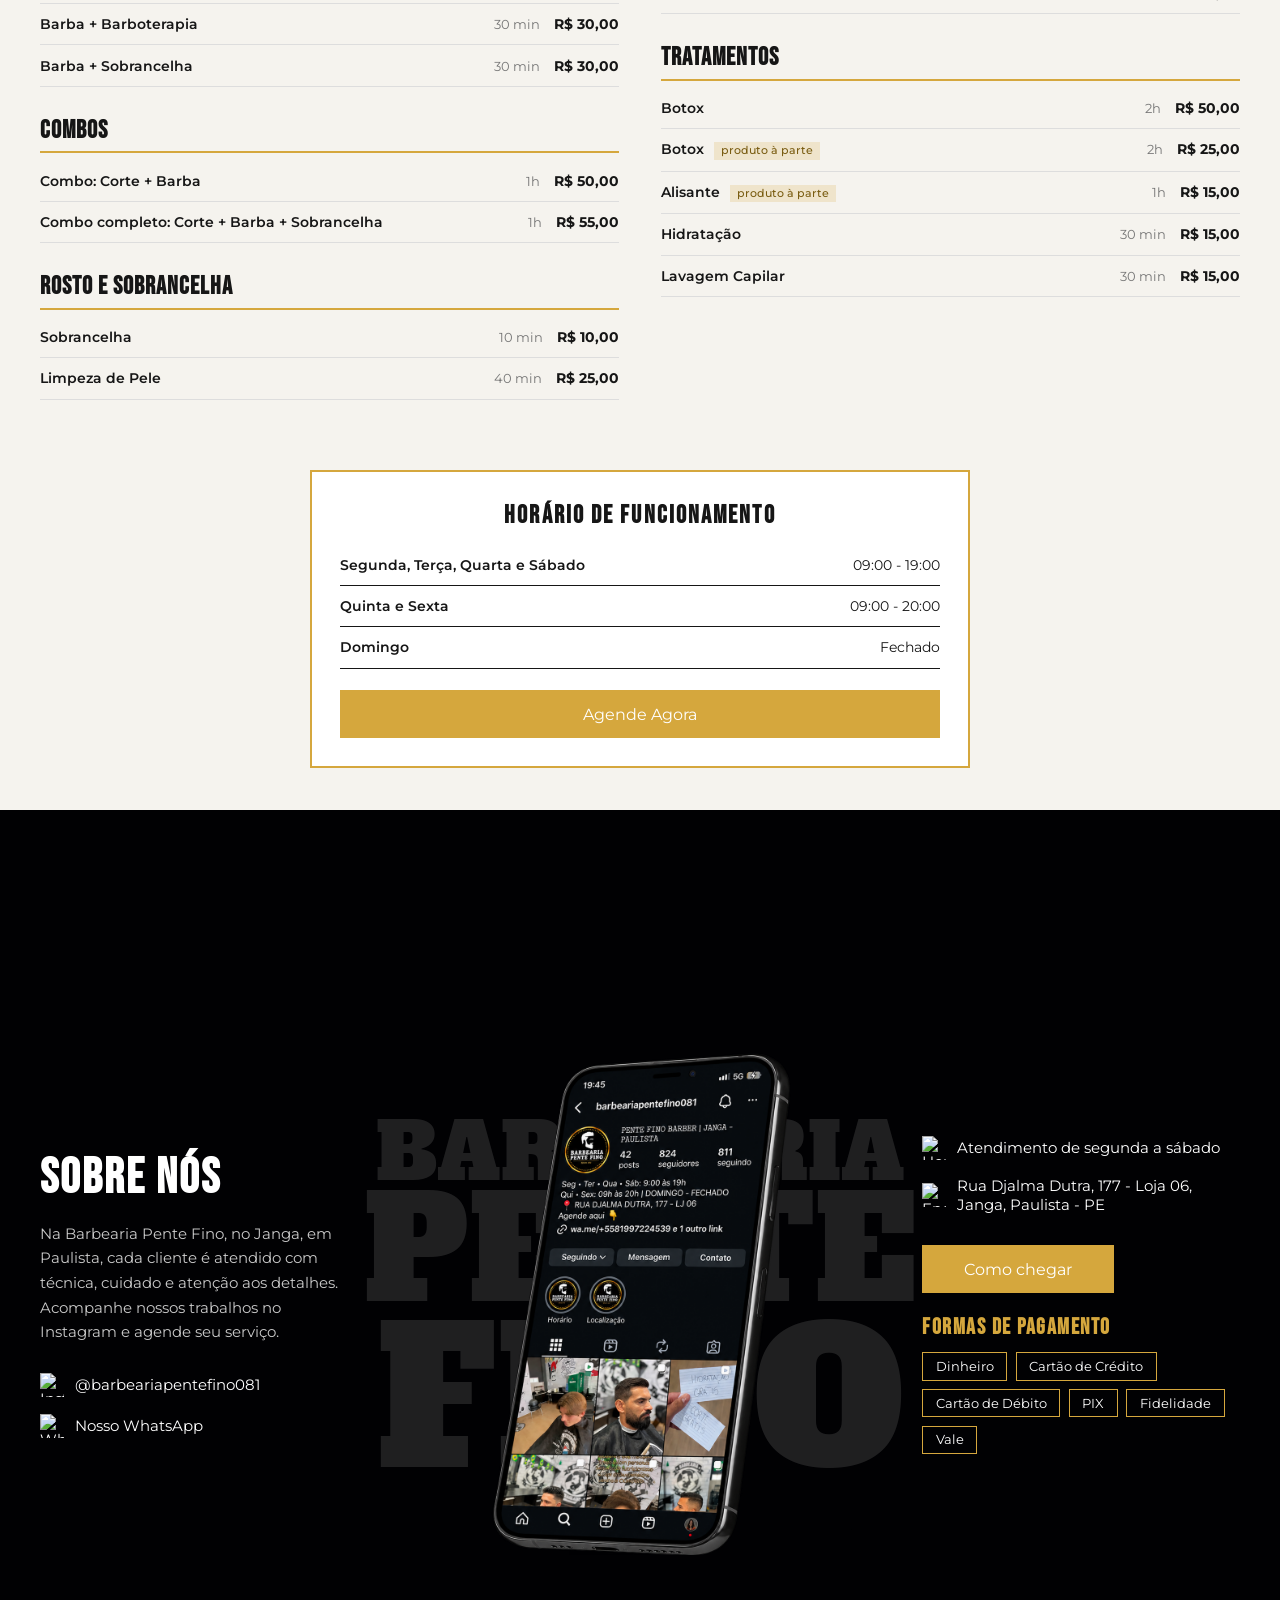
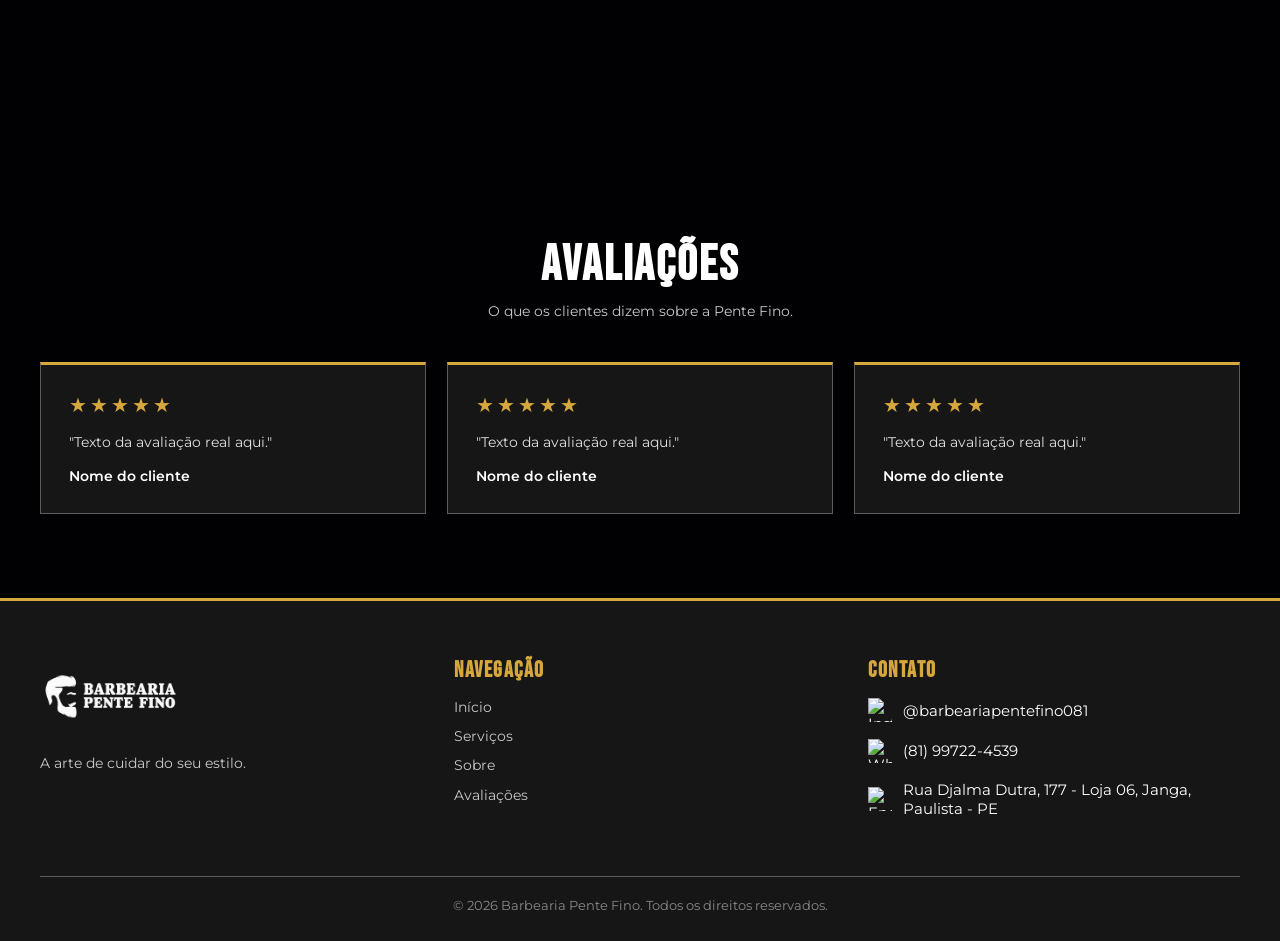
==== commit 2566e14e: "feat: muda a ordem que aparece as formas de pagamento" ====
--- a/index.html
+++ b/index.html
@@ -288,6 +288,20 @@
             </div>
 
             <div class="sobre-coluna">
+                <div class="sobre-item">
+                    <img width="24" height="24"
+                        src="https://img.icons8.com/fluency-systems-regular/48/D5A73D/clock--v1.png" alt="Horário">
+                    <span>Atendimento de segunda a sábado</span>
+                </div>
+
+                <div class="sobre-item">
+                    <img width="24" height="24"
+                        src="https://img.icons8.com/fluency-systems-regular/48/D5A73D/marker--v1.png" alt="Endereço">
+                    <span>Rua Djalma Dutra, 177 - Loja 06, Janga, Paulista - PE</span>
+                </div>
+                    
+                <a href="https://maps.app.goo.gl/azTwGf3tABhva63q6" target="_blank" rel="noopener" class="btn">Como
+                    chegar</a>
                 <div class="sobre-pagamento">
                         <h3 class="sobre-subtitulo">Formas de pagamento</h3>
                         <ul class="pagamento-lista">
@@ -299,21 +313,6 @@
                             <li>Vale</li>
                         </ul>
                     </div>
-
-                <div class="sobre-item">
-                    <img width="24" height="24"
-                        src="https://img.icons8.com/fluency-systems-regular/48/D5A73D/clock--v1.png" alt="Horário">
-                    <span>Atendimento de segunda a sábado</span>
-                </div>
-
-                <div class="sobre-item">
-                    <img width="24" height="24"
-                        src="https://img.icons8.com/fluency-systems-regular/48/D5A73D/marker--v1.png" alt="Endereço">
-                    <span>Rua Djalma Dutra, 177 - Loja 06, Janga, Paulista - PE</span>
-                </div>
-                    
-                <a href="https://maps.app.goo.gl/azTwGf3tABhva63q6" target="_blank" rel="noopener" class="btn">Como
-                    chegar</a>
             </div>
         </section>
     </div>
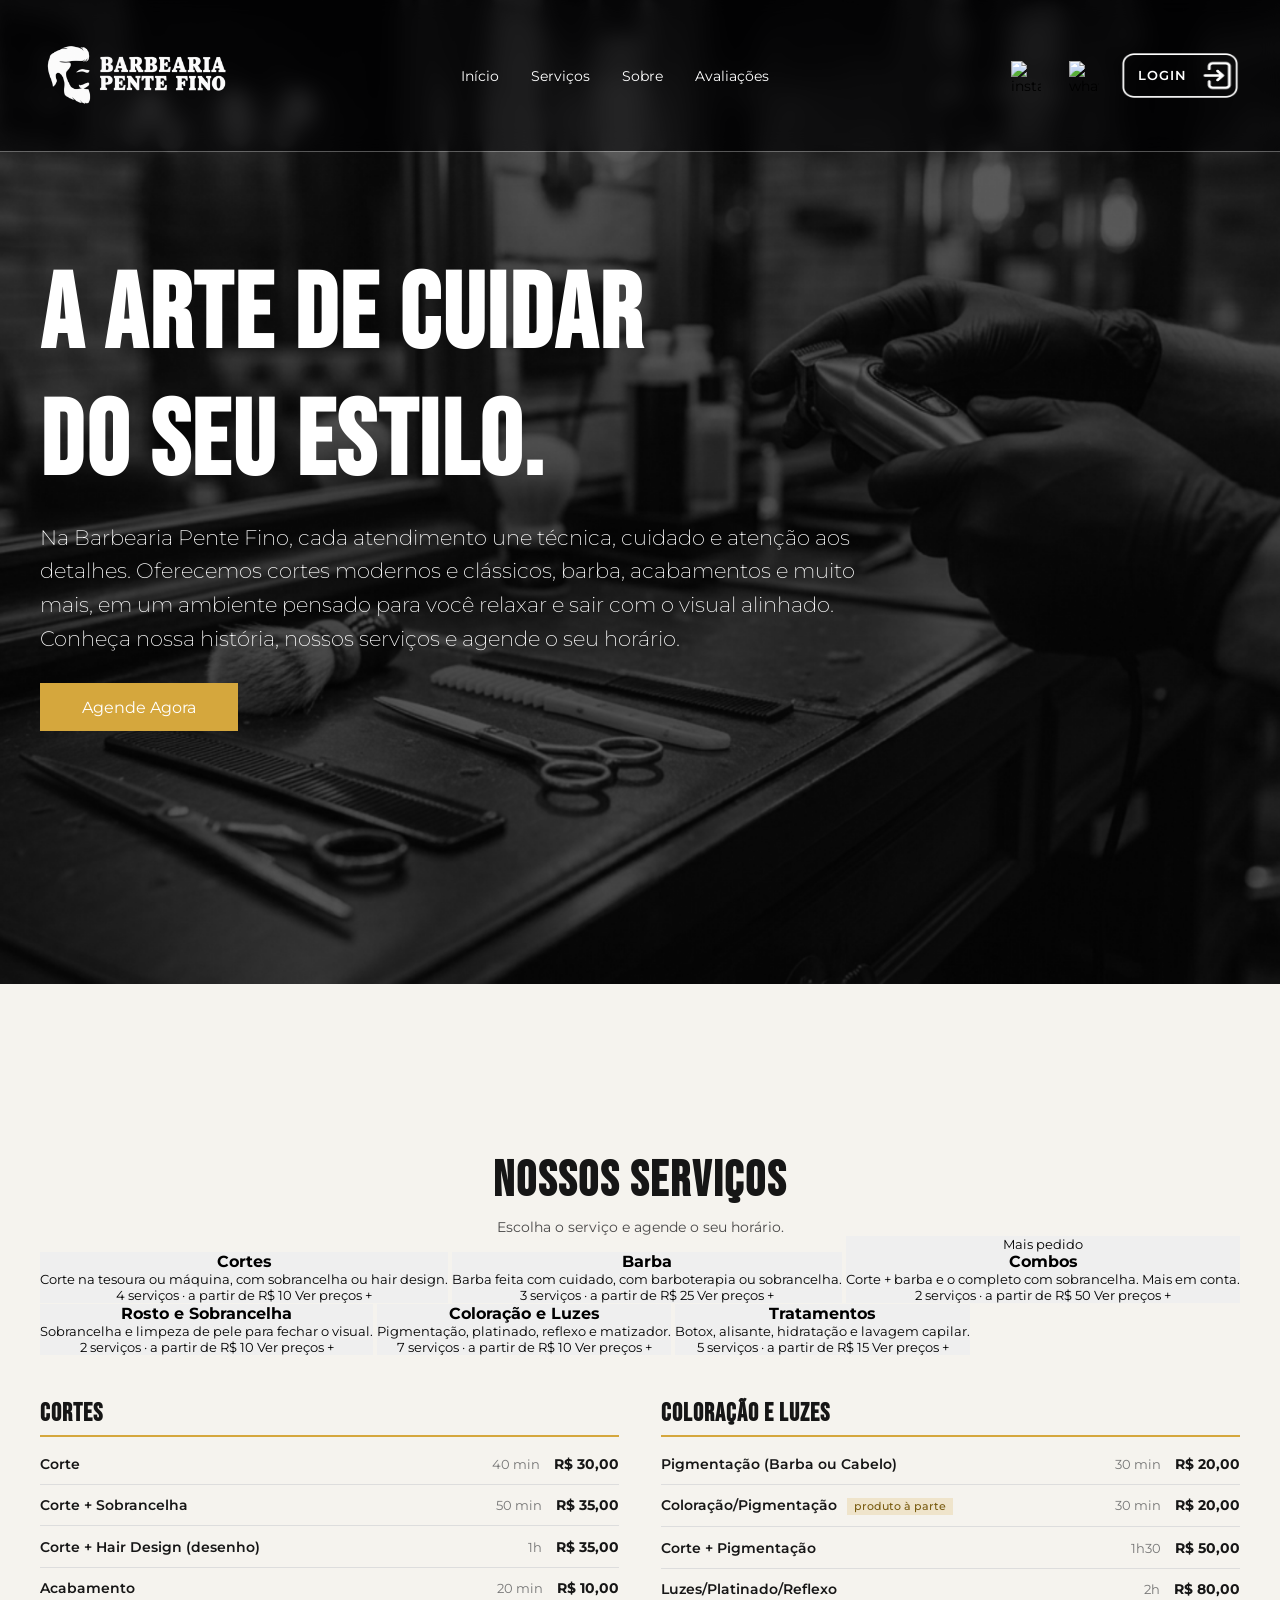
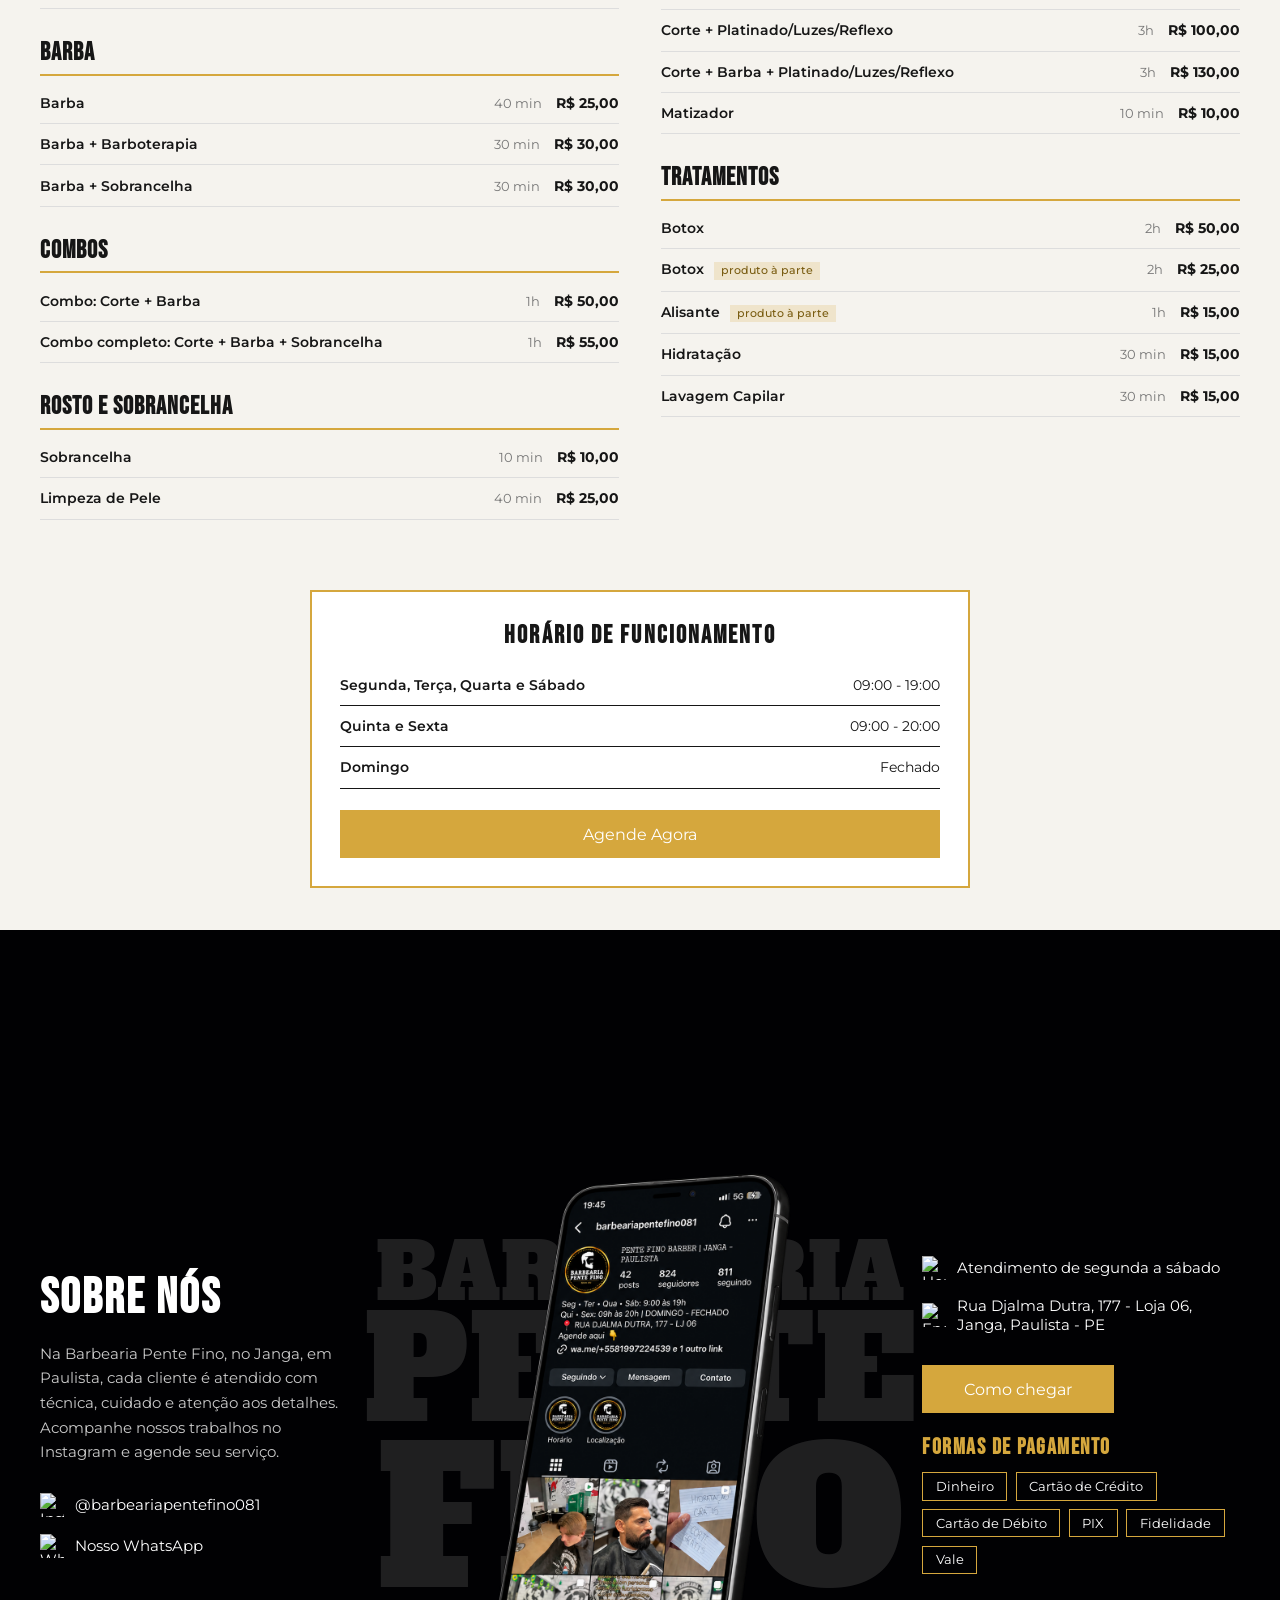
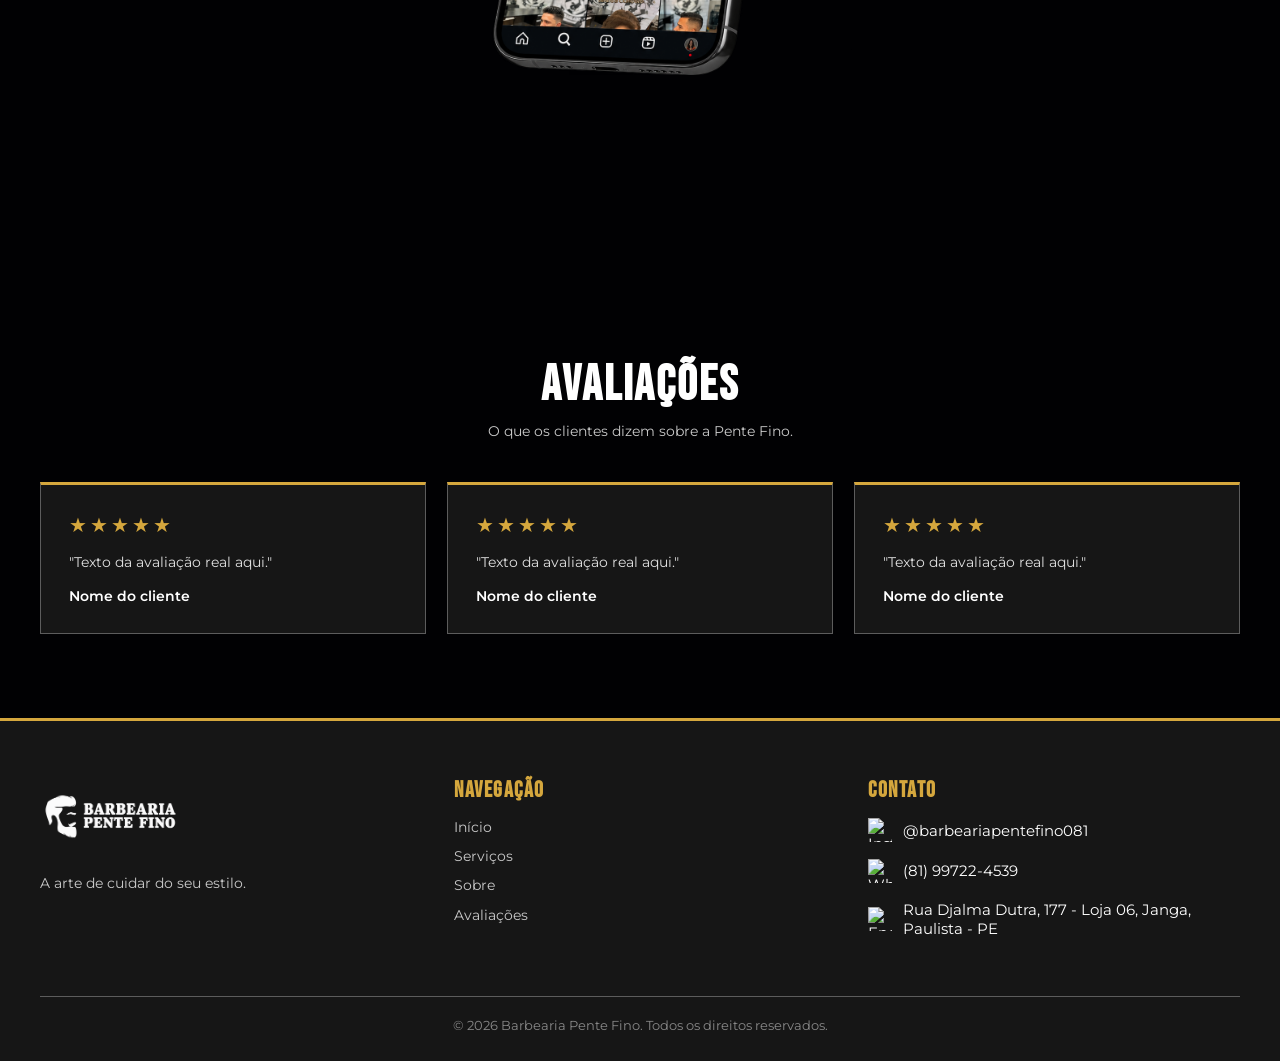
==== commit 54647c4d: "feat: adiciona HTML dos cartões de categorias" ====
--- a/index.html
+++ b/index.html
@@ -74,6 +74,63 @@
             <h2 class="title">Nossos Serviços</h2>
             <p class="subtitle">Escolha o serviço e agende o seu horário.</p>
 
+            <div class="cat-grid">
+                <button class="cat-card" type="button" data-categoria="cortes" aria-expanded="false">
+                    <h3 class="cat-titulo">Cortes</h3>
+                    <p class="cat-desc">Corte na tesoura ou máquina, com sobrancelha ou hair design.</p>
+                    <div class="cat-rodape">
+                        <span class="cat-preco">4 serviços · a partir de R$ 10</span>
+                        <span class="cat-mais">Ver preços +</span>
+                    </div>
+                </button>
+
+                <button class="cat-card" type="button" data-categoria="barba" aria-expanded="false">
+                    <h3 class="cat-titulo">Barba</h3>
+                    <p class="cat-desc">Barba feita com cuidado, com barboterapia ou sobrancelha.</p>
+                    <div class="cat-rodape">
+                        <span class="cat-preco">3 serviços · a partir de R$ 25</span>
+                        <span class="cat-mais">Ver preços +</span>
+                    </div>
+                </button>
+
+                <button class="cat-card" type="button" data-categoria="combos" aria-expanded="false">
+                    <span class="cat-selo">Mais pedido</span>
+                    <h3 class="cat-titulo">Combos</h3>
+                    <p class="cat-desc">Corte + barba e o completo com sobrancelha. Mais em conta.</p>
+                    <div class="cat-rodape">
+                        <span class="cat-preco">2 serviços · a partir de R$ 50</span>
+                        <span class="cat-mais">Ver preços +</span>
+                    </div>
+                </button>
+
+                <button class="cat-card" type="button" data-categoria="rosto" aria-expanded="false">
+                    <h3 class="cat-titulo">Rosto e Sobrancelha</h3>
+                    <p class="cat-desc">Sobrancelha e limpeza de pele para fechar o visual.</p>
+                    <div class="cat-rodape">
+                        <span class="cat-preco">2 serviços · a partir de R$ 10</span>
+                        <span class="cat-mais">Ver preços +</span>
+                    </div>
+                </button>
+
+                <button class="cat-card" type="button" data-categoria="coloracao" aria-expanded="false">
+                    <h3 class="cat-titulo">Coloração e Luzes</h3>
+                    <p class="cat-desc">Pigmentação, platinado, reflexo e matizador.</p>
+                    <div class="cat-rodape">
+                        <span class="cat-preco">7 serviços · a partir de R$ 10</span>
+                        <span class="cat-mais">Ver preços +</span>
+                    </div>
+                </button>
+
+                <button class="cat-card" type="button" data-categoria="tratamentos" aria-expanded="false">
+                    <h3 class="cat-titulo">Tratamentos</h3>
+                    <p class="cat-desc">Botox, alisante, hidratação e lavagem capilar.</p>
+                    <div class="cat-rodape">
+                        <span class="cat-preco">5 serviços · a partir de R$ 15</span>
+                        <span class="cat-mais">Ver preços +</span>
+                    </div>
+                </button>
+            </div>
+
             <div class="servicos-row">
                 <div class="servicos-lista">
 
--- a/style.css
+++ b/style.css
@@ -35,7 +35,15 @@
     right: 0;
     z-index: 99;
     border-bottom: var(--border);
+}
+
+.header::before {
+    content: "";
+    position: absolute;
+    inset: 0;
+    z-index: -1;
     background: rgba(1, 1, 3, 0.6);
+    -webkit-backdrop-filter: blur(10px);
     backdrop-filter: blur(10px);
 }
 
@@ -536,6 +544,96 @@
     border-radius: 2px;
 }
 
+.agendar-container {
+    background: var(--bg);
+    min-height: 100vh;
+}
+
+.agendar-container section {
+    max-width: 800px;
+    padding-top: 12rem;
+    padding-bottom: 5rem;
+}
+
+.agendar-titulo {
+    text-align: center;
+    font-family: "Bebas Neue", sans-serif;
+    font-size: 3.5rem;
+    letter-spacing: 2px;
+    color: var(--white);
+}
+
+.agendar-subtitulo {
+    text-align: center;
+    color: #c9c9c9;
+    margin: 0.5rem 0 3rem;
+}
+
+.agendar-card {
+    background: var(--black);
+    border: var(--border);
+    border-top: 3px solid var(--main-color);
+    padding: 2rem;
+}
+
+.agendar-vazio {
+    color: #888;
+    text-align: center;
+}
+
+.passo-titulo {
+    font-family: "Bebas Neue", sans-serif;
+    font-size: 2.2rem;
+    letter-spacing: 1px;
+    color: var(--white);
+}
+
+.agendar-card .categoria {
+    color: var(--main-color);
+}
+
+.agendar-card .lista-servicos li {
+    padding: 0.8rem 0.6rem;
+    border-bottom: 1px solid rgba(255, 255, 255, 0.12);
+}
+
+.agendar-card .servico-nome {
+    color: var(--white);
+}
+
+.agendar-card .servico-tempo {
+    color: #9a9a9a;
+}
+
+.agendar-card .servico-preco {
+    color: var(--main-color);
+}
+
+.agendar-card .etiqueta {
+    color: var(--main-color);
+    background: rgba(213, 167, 61, 0.15);
+}
+
+.servico-opcao {
+    display: flex;
+    align-items: baseline;
+    gap: 1rem;
+    flex: 1;
+    cursor: pointer;
+}
+
+.servico-opcao input {
+    accent-color: var(--main-color);
+    width: 1.2rem;
+    height: 1.2rem;
+    flex-shrink: 0;
+    align-self: center;
+}
+
+.agendar-card .lista-servicos li:has(input:checked) {
+    background: rgba(213, 167, 61, 0.12);
+}
+
 /* Mobile  */
 @media (max-width: 768px) {
 
@@ -545,19 +643,28 @@
     }
 
     .navbar {
-        display: none;
         position: absolute;
         top: 100%;
-        left: 0%;
-        right: 0%;
+        right: 0;
+        box-sizing: border-box;
+        width: 75%;
+        max-width: 300px;
+        height: 100vh;
+        display: flex;
         flex-direction: column;
-        background: rgba(1, 1, 3, 0.95);
-        padding: 1rem 2rem;
-        border-bottom: var(--border);
+        padding: 1.5rem 2rem;
+        background: rgba(1, 1, 3, 0.6);
+        -webkit-backdrop-filter: blur(10px);
+        backdrop-filter: blur(10px);
+        border-left: var(--border);
+        transform: translateX(100%);
+        visibility: hidden;
+        transition: transform 0.3s ease, visibility 0.3s;
     }
 
     .navbar.ativo {
-        display: flex;
+        transform: translateX(0);
+        visibility: visible;
     }
 
     .navbar a {
@@ -638,4 +745,50 @@
         padding-left: 1rem;
         padding-right: 1rem;
     }
+
+    .agendar-container section {
+        padding-top: 9rem;
+        padding-left: 1rem;
+        padding-right: 1rem;
+    }
+
+    .agendar-card {
+        padding: 1rem;
+    }
+
+    .agendar-titulo {
+        font-size: 2.8rem;
+    }
+
+    .agendar-card .lista-servicos li {
+        padding: 0.8rem 0.2rem;
+    }
+
+    .servico-opcao {
+        display: grid;
+        grid-template-columns: auto minmax(0, 1fr) auto;
+        grid-template-areas:
+            "check nome  preco"
+            "check tempo preco";
+        column-gap: 0.8rem;
+        row-gap: 0.15rem;
+        align-items: center;
+        min-width: 0;
+    }
+
+    .servico-opcao input {
+        grid-area: check;
+    }
+
+    .servico-opcao .servico-nome {
+        grid-area: nome;
+    }
+
+    .servico-opcao .servico-tempo {
+        grid-area: tempo;
+    }
+
+    .servico-opcao .servico-preco {
+        grid-area: preco;
+    }
 }
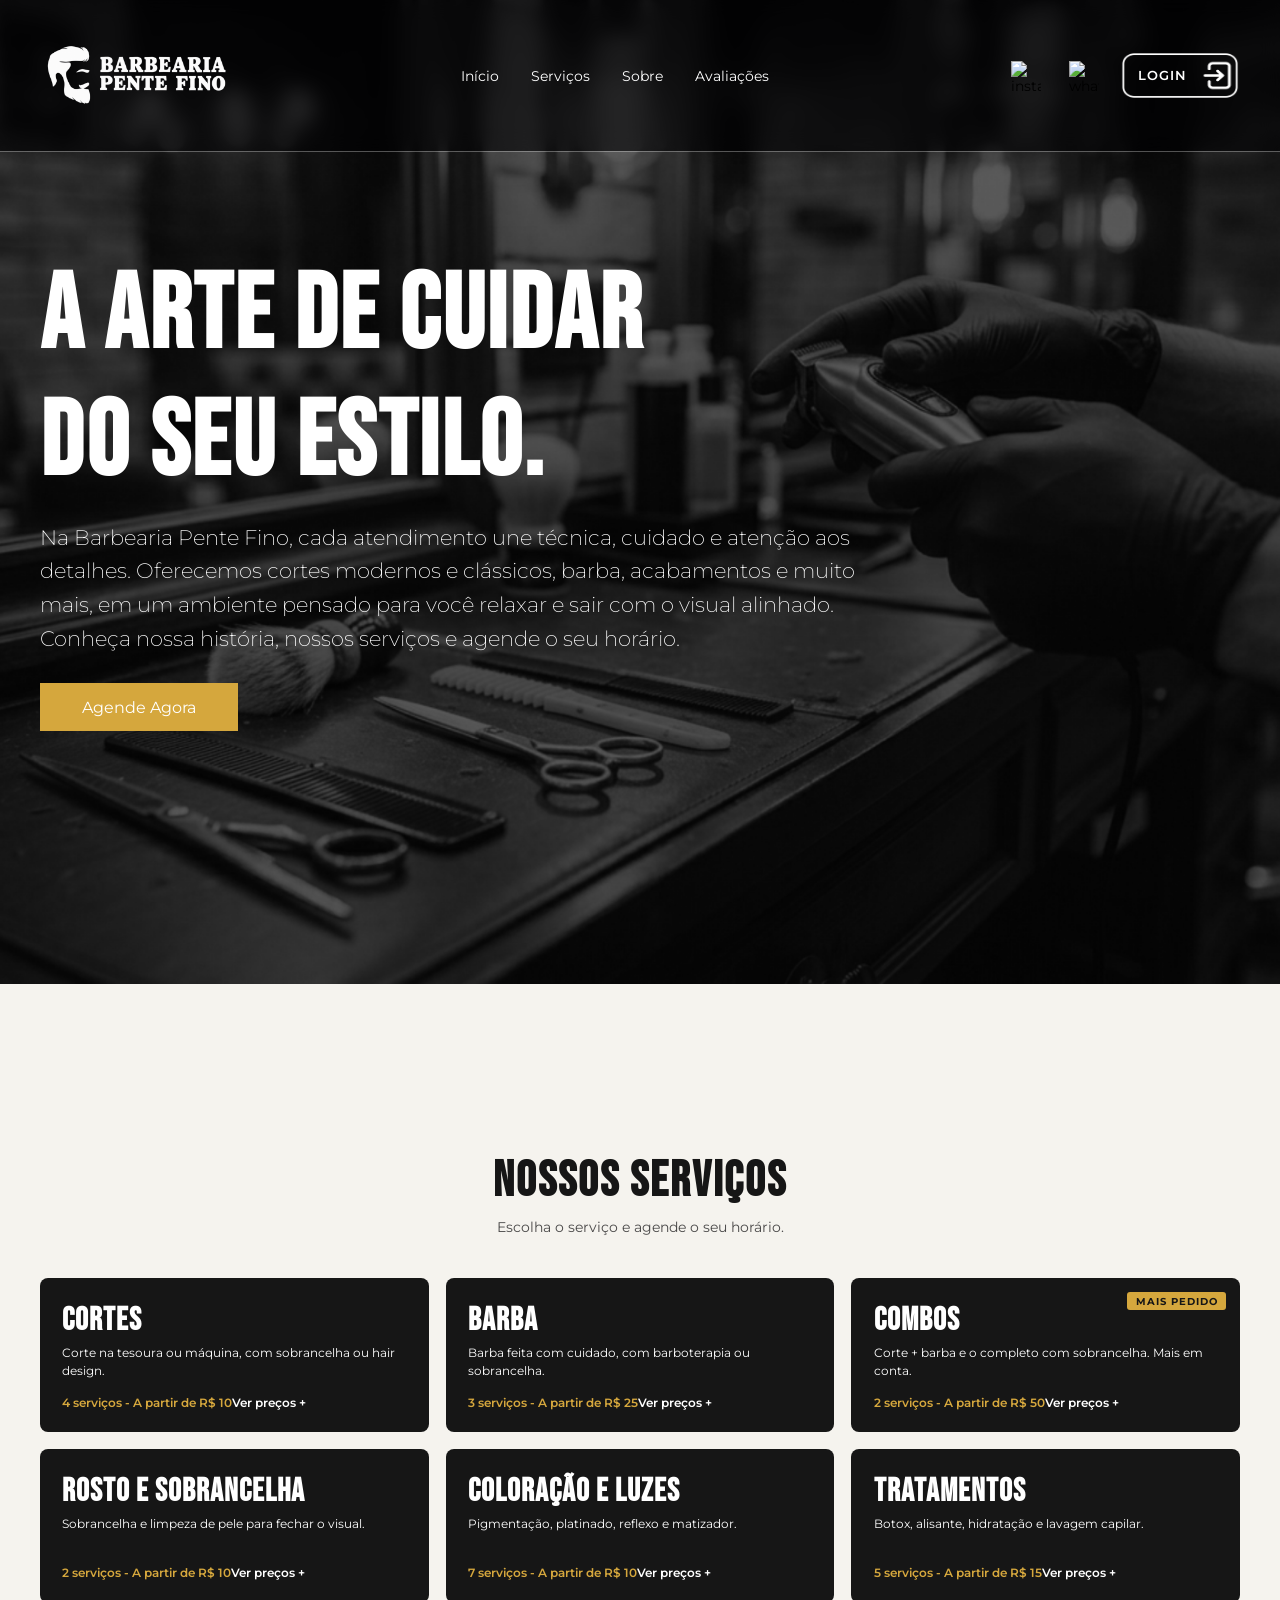
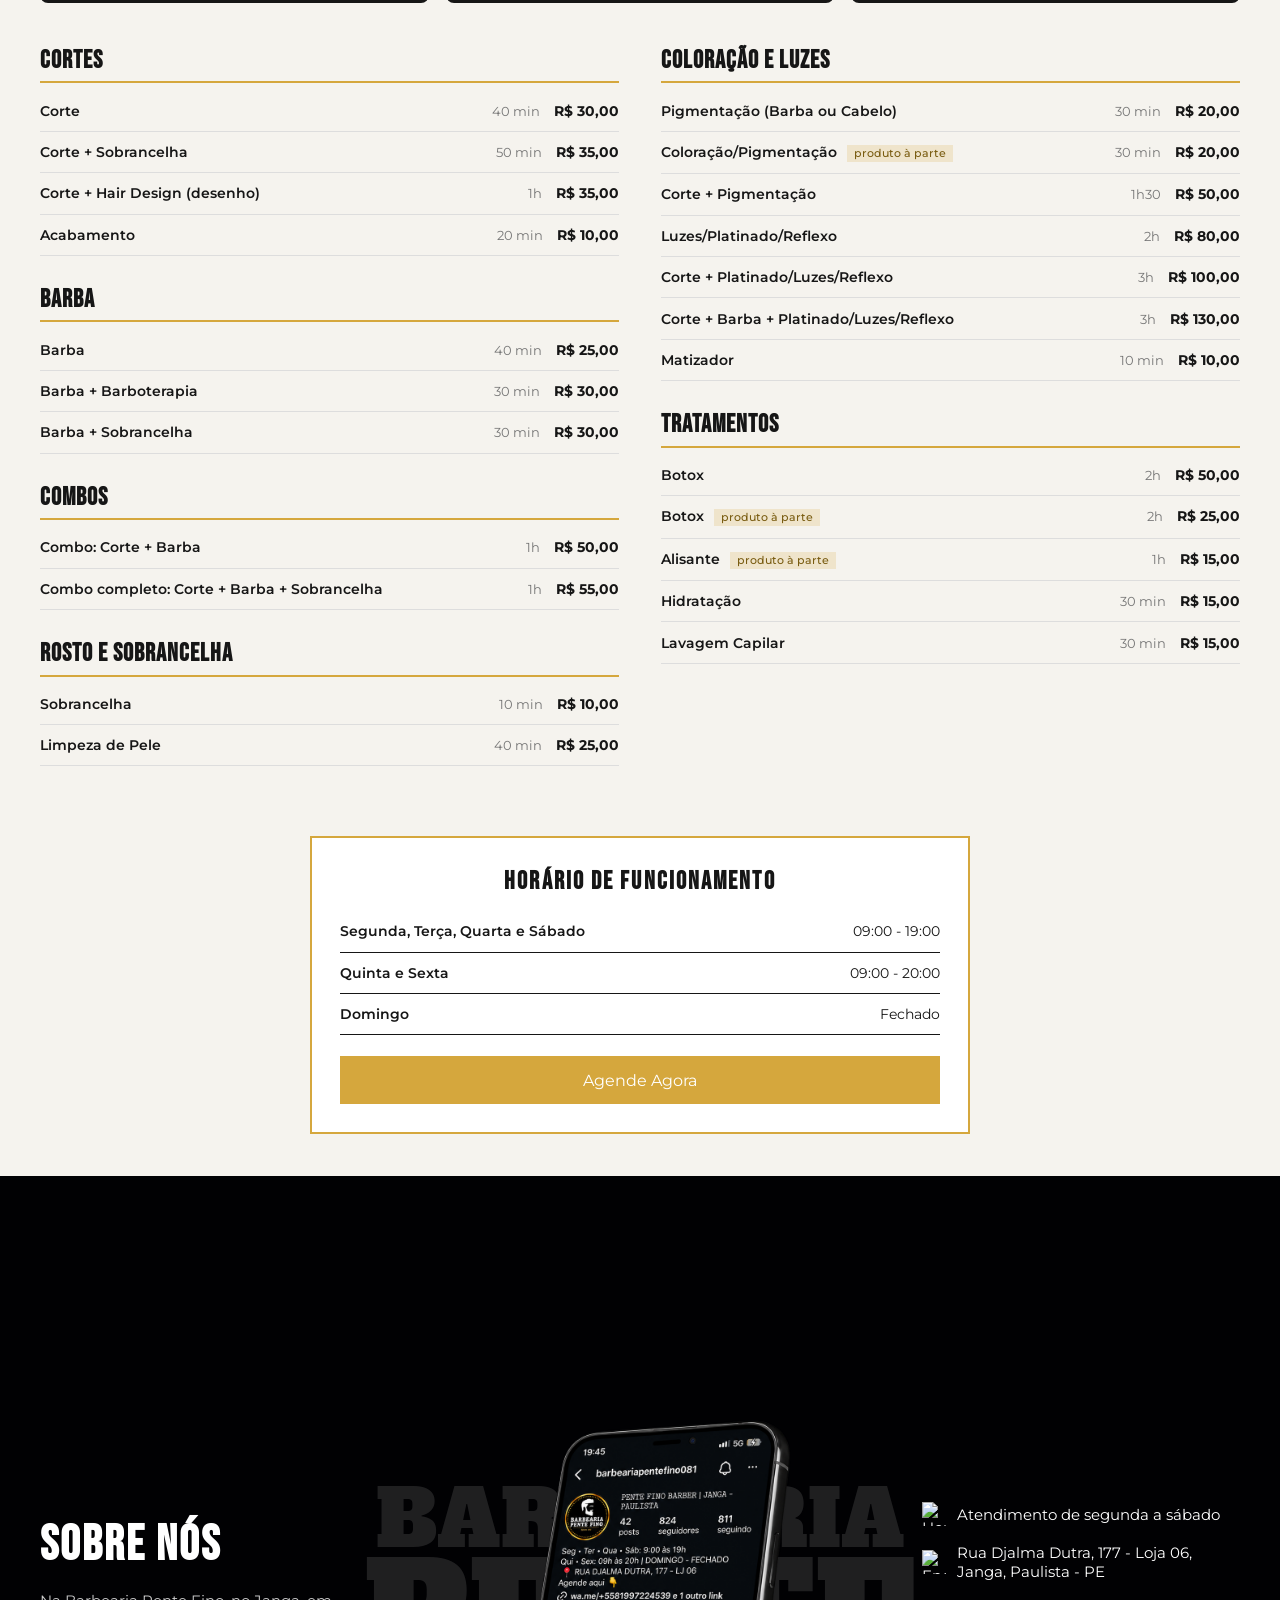
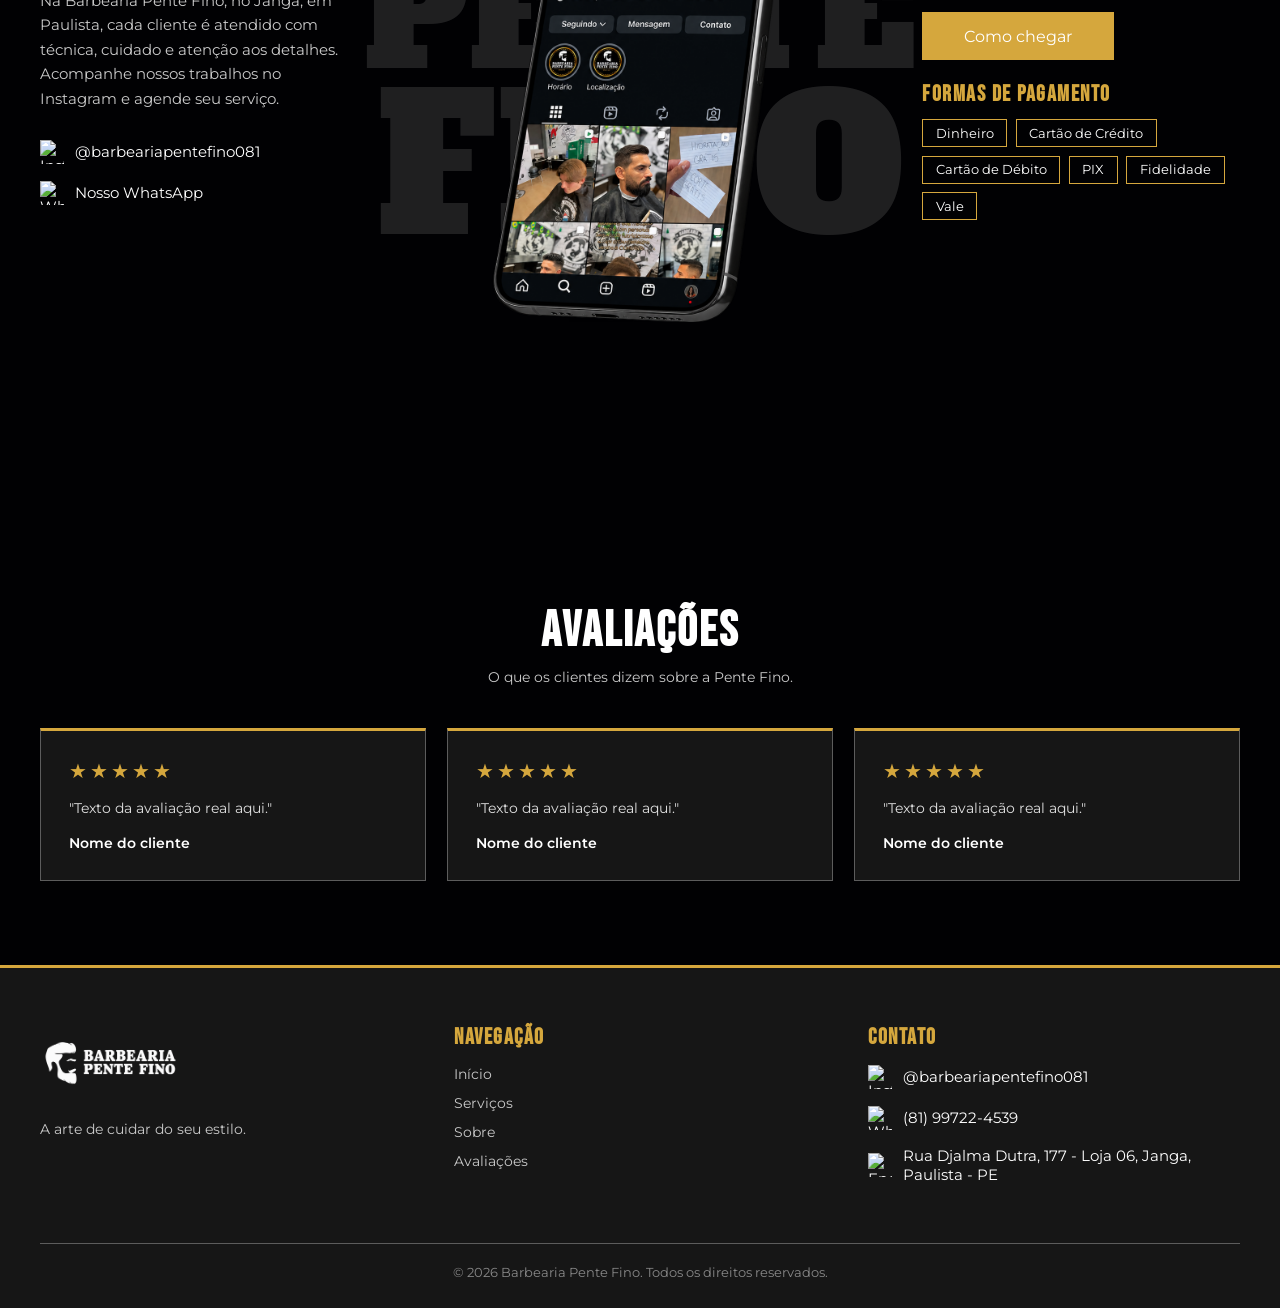
==== commit 0c4a89eb: "feat: estiliza textos e selo dos cartões de categorias" ====
--- a/index.html
+++ b/index.html
@@ -79,7 +79,7 @@
                     <h3 class="cat-titulo">Cortes</h3>
                     <p class="cat-desc">Corte na tesoura ou máquina, com sobrancelha ou hair design.</p>
                     <div class="cat-rodape">
-                        <span class="cat-preco">4 serviços · a partir de R$ 10</span>
+                        <span class="cat-preco">4 serviços - A partir de R$ 10</span>
                         <span class="cat-mais">Ver preços +</span>
                     </div>
                 </button>
@@ -88,7 +88,7 @@
                     <h3 class="cat-titulo">Barba</h3>
                     <p class="cat-desc">Barba feita com cuidado, com barboterapia ou sobrancelha.</p>
                     <div class="cat-rodape">
-                        <span class="cat-preco">3 serviços · a partir de R$ 25</span>
+                        <span class="cat-preco">3 serviços - A partir de R$ 25</span>
                         <span class="cat-mais">Ver preços +</span>
                     </div>
                 </button>
@@ -98,7 +98,7 @@
                     <h3 class="cat-titulo">Combos</h3>
                     <p class="cat-desc">Corte + barba e o completo com sobrancelha. Mais em conta.</p>
                     <div class="cat-rodape">
-                        <span class="cat-preco">2 serviços · a partir de R$ 50</span>
+                        <span class="cat-preco">2 serviços - A partir de R$ 50</span>
                         <span class="cat-mais">Ver preços +</span>
                     </div>
                 </button>
@@ -107,7 +107,7 @@
                     <h3 class="cat-titulo">Rosto e Sobrancelha</h3>
                     <p class="cat-desc">Sobrancelha e limpeza de pele para fechar o visual.</p>
                     <div class="cat-rodape">
-                        <span class="cat-preco">2 serviços · a partir de R$ 10</span>
+                        <span class="cat-preco">2 serviços - A partir de R$ 10</span>
                         <span class="cat-mais">Ver preços +</span>
                     </div>
                 </button>
@@ -116,7 +116,7 @@
                     <h3 class="cat-titulo">Coloração e Luzes</h3>
                     <p class="cat-desc">Pigmentação, platinado, reflexo e matizador.</p>
                     <div class="cat-rodape">
-                        <span class="cat-preco">7 serviços · a partir de R$ 10</span>
+                        <span class="cat-preco">7 serviços - A partir de R$ 10</span>
                         <span class="cat-mais">Ver preços +</span>
                     </div>
                 </button>
@@ -125,7 +125,7 @@
                     <h3 class="cat-titulo">Tratamentos</h3>
                     <p class="cat-desc">Botox, alisante, hidratação e lavagem capilar.</p>
                     <div class="cat-rodape">
-                        <span class="cat-preco">5 serviços · a partir de R$ 15</span>
+                        <span class="cat-preco">5 serviços - A partir de R$ 15</span>
                         <span class="cat-mais">Ver preços +</span>
                     </div>
                 </button>
--- a/style.css
+++ b/style.css
@@ -632,6 +632,80 @@
 
 .agendar-card .lista-servicos li:has(input:checked) {
     background: rgba(213, 167, 61, 0.12);
+}
+
+.cat-grid {
+    display: grid;
+    grid-template-columns: repeat(3, 1fr);
+    gap: 1.2rem;
+    margin-top: 3rem;
+}
+
+.cat-card {
+    position: relative;
+    display: flex;
+    flex-direction: column;
+    justify-content: flex-end;
+    min-height: 11rem;
+    padding: 1.6rem;
+    text-align: left;
+    cursor: pointer;
+    color: var(--white);
+    background: var(--black);
+    border-radius: 8px;
+}
+
+.cat-card:hover {
+    transform: translateY(-5px);
+}
+
+.cat-card[aria-expanded="true"] {
+    box-shadow: 0 0 0 2px var(--main-color);
+}
+
+.cat-titulo {
+    font-family: "Bebas Neue", sans-serif;
+    font-size: 2.3rem;
+    letter-spacing: 1px;
+    line-height: 1;
+}
+
+.cat-desc {
+    font-size: 0.85rem;
+    line-height: 1.5;
+    color: var(--white);
+    margin: 0.5rem 0 1rem;
+    min-height: 2.6rem;
+}
+
+.cat-rodape {
+    display: flex;
+    justify-content: space-between;
+    align-items: center;
+    font-size: 0.85rem;
+    font-weight: 600;
+}
+
+.cat-preco {
+    color: var(--main-color);
+}
+
+.cat-mais {
+    color: var(--white);
+}
+
+.cat-selo {
+    position: absolute;                 /* solta o selo do fluxo e prende no canto do cartão */
+    top: 1rem;
+    right: 1rem;
+    padding: 0.25rem 0.6rem;
+    background: var(--main-color);
+    color: var(--black);
+    font-size: 0.7rem;
+    font-weight: 700;
+    letter-spacing: 1px;
+    text-transform: uppercase;
+    border-radius: 3px;
 }
 
 /* Mobile  */
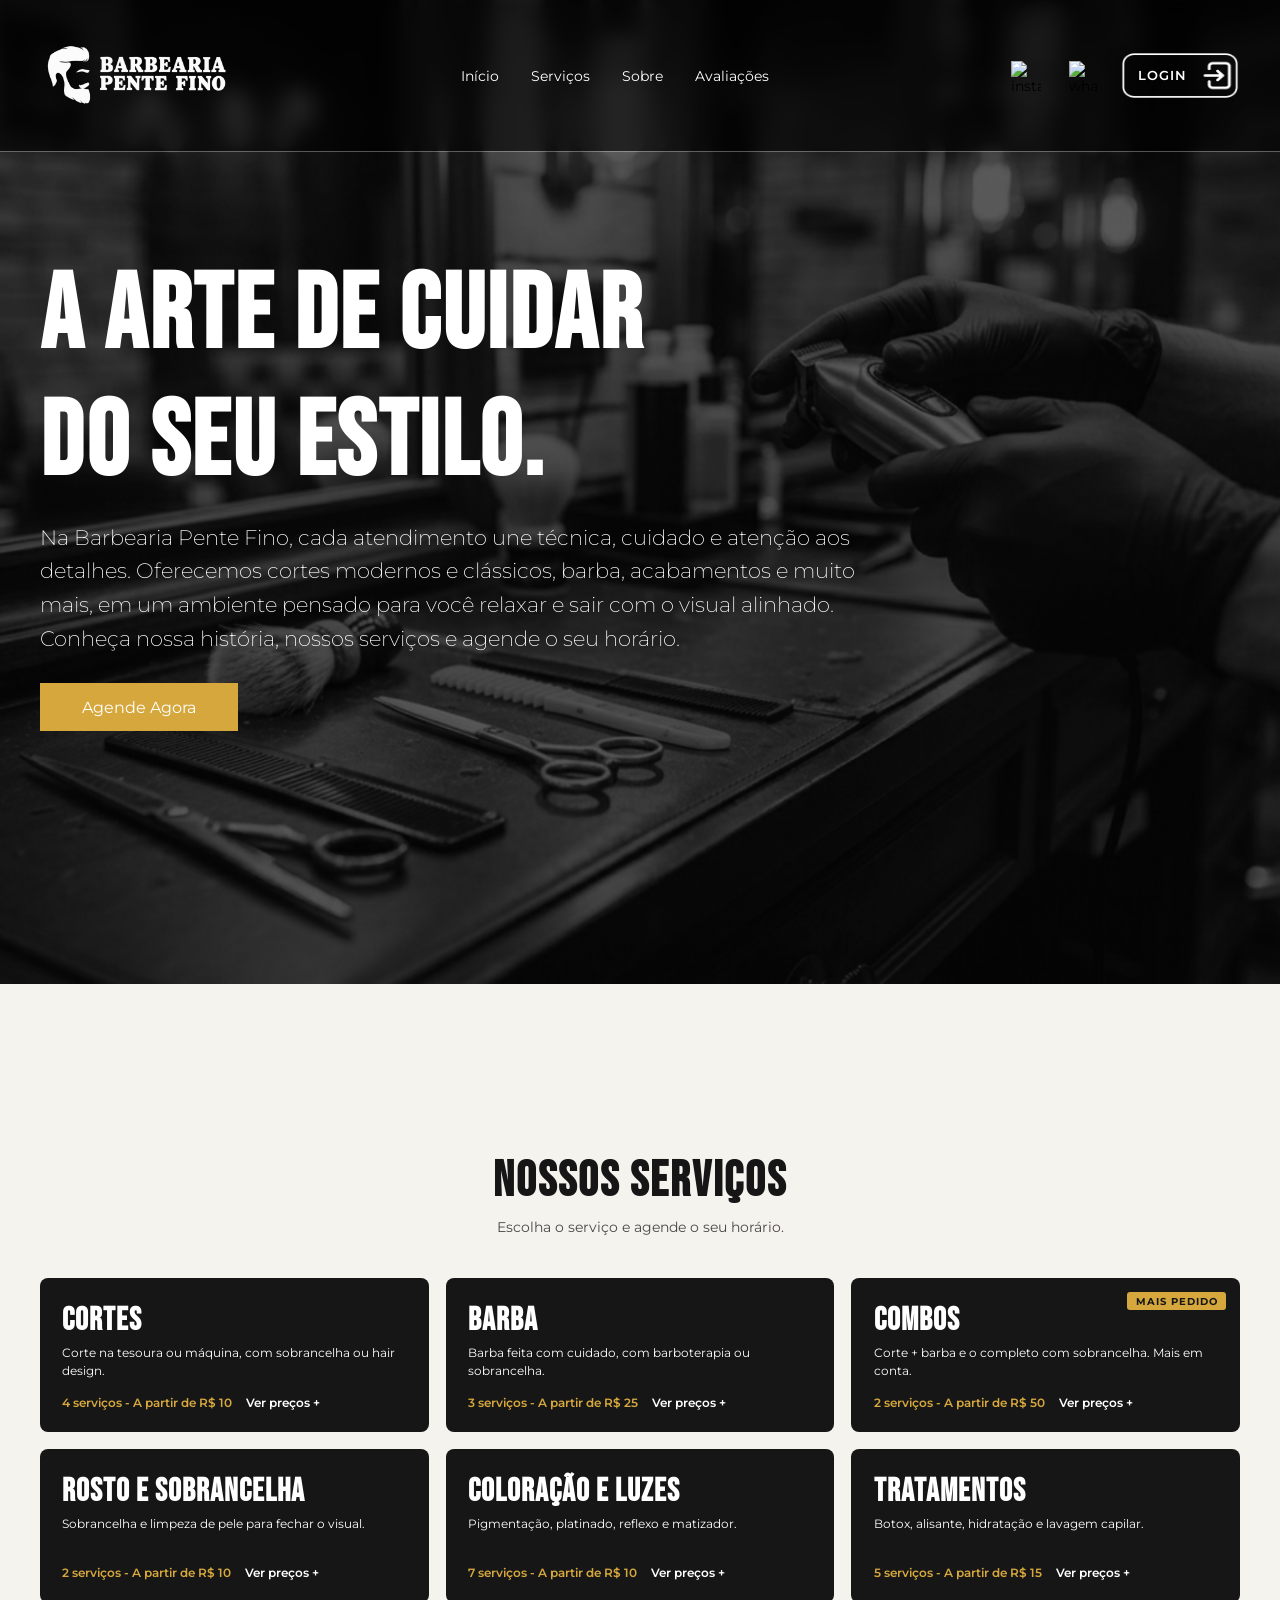
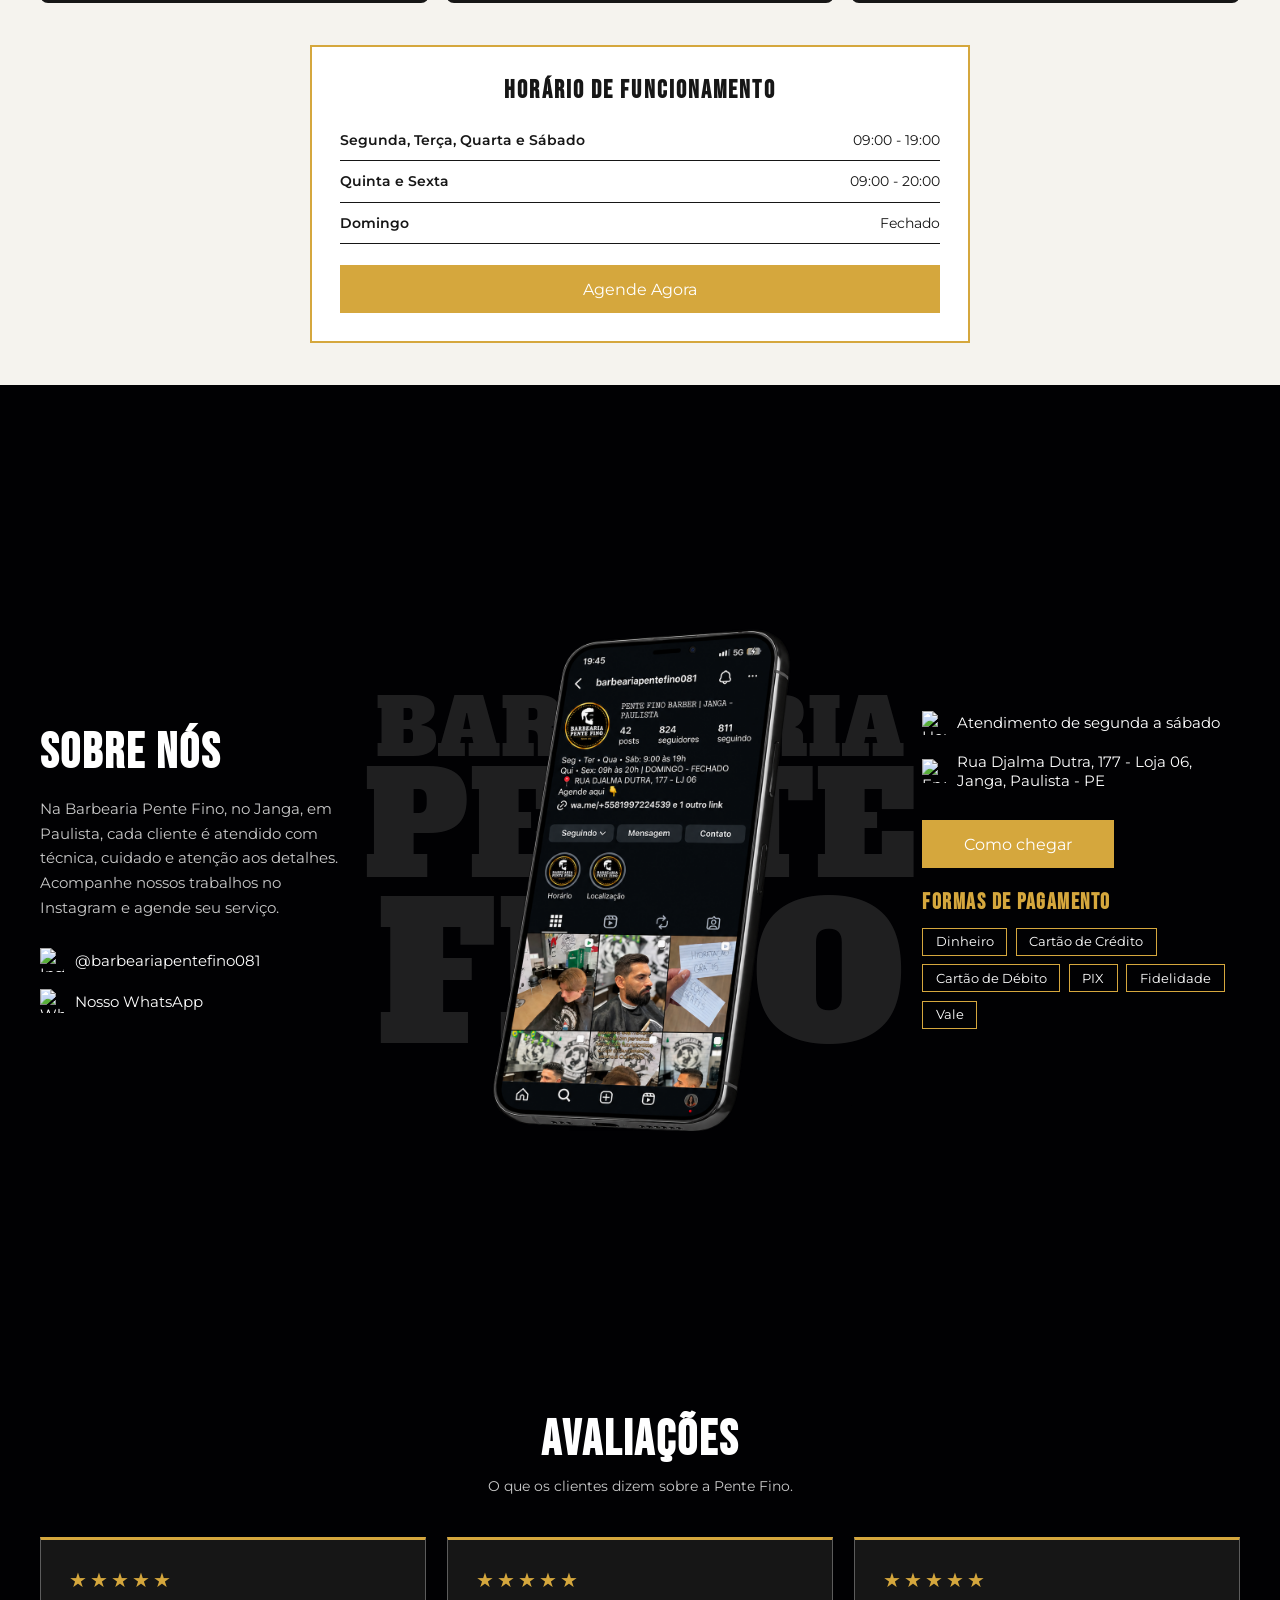
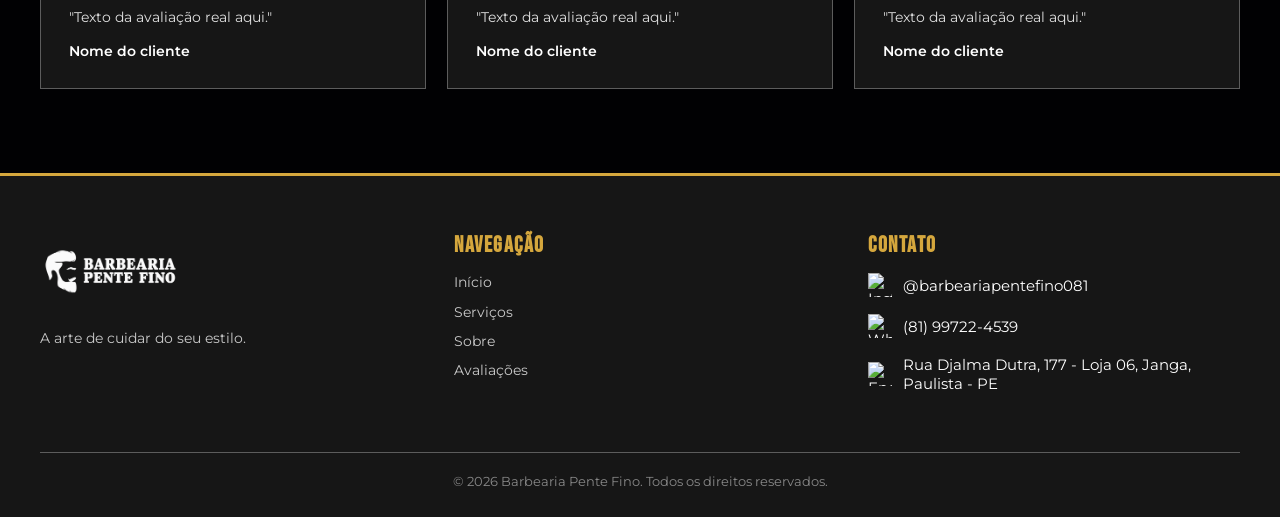
==== commit e2c1201e: "feat: esconde as listas de serviços em painéis por categoria" ====
--- a/index.html
+++ b/index.html
@@ -131,10 +131,8 @@
                 </button>
             </div>
 
-            <div class="servicos-row">
-                <div class="servicos-lista">
-
-                    <div class="servicos-grupo">
+                <div class="cat-paineis">
+                    <div class="servicos-grupo cat-painel" id="painel-cortes" hidden>
                         <h3 class="categoria">Cortes</h3>
                         <ul class="lista-servicos">
                             <li data-servico="corte" data-preco="30" data-duracao="40">
@@ -160,7 +158,7 @@
                         </ul>
                     </div>
 
-                    <div class="servicos-grupo">
+                    <div class="servicos-grupo cat-painel" id="painel-barba" hidden>
                         <h3 class="categoria">Barba</h3>
                         <ul class="lista-servicos">
                             <li data-servico="barba" data-preco="25" data-duracao="40">
@@ -181,7 +179,7 @@
                         </ul>
                     </div>
 
-                    <div class="servicos-grupo">
+                    <div class="servicos-grupo cat-painel" id="painel-combos" hidden>
                         <h3 class="categoria">Combos</h3>
                         <ul class="lista-servicos">
                             <li data-servico="combo-corte-barba" data-preco="50" data-duracao="60">
@@ -197,7 +195,7 @@
                         </ul>
                     </div>
 
-                    <div class="servicos-grupo">
+                    <div class="servicos-grupo cat-painel" id="painel-rosto" hidden>
                         <h3 class="categoria">Rosto e Sobrancelha</h3>
                         <ul class="lista-servicos">
                             <li data-servico="sobrancelha" data-preco="10" data-duracao="10">
@@ -213,7 +211,7 @@
                         </ul>
                     </div>
 
-                    <div class="servicos-grupo">
+                    <div class="servicos-grupo cat-painel" id="painel-coloracao" hidden>
                         <h3 class="categoria">Coloração e Luzes</h3>
                         <ul class="lista-servicos">
                             <li data-servico="pigmentacao-barba-ou-cabelo" data-preco="20" data-duracao="30">
@@ -255,7 +253,7 @@
                         </ul>
                     </div>
 
-                    <div class="servicos-grupo">
+                    <div class="servicos-grupo cat-painel" id="painel-tratamentos" hidden>
                         <h3 class="categoria">Tratamentos</h3>
                         <ul class="lista-servicos">
                             <li data-servico="botox" data-preco="50" data-duracao="120">
@@ -287,7 +285,6 @@
                         </ul>
                     </div>
                 </div>
-            </div>
 
             <div class="cartao-horario">
                 <h3 class="cartao-titulo">Horário de Funcionamento</h3>
--- a/style.css
+++ b/style.css
@@ -636,7 +636,7 @@
 
 .cat-grid {
     display: grid;
-    grid-template-columns: repeat(3, 1fr);
+    grid-template-columns: repeat(3, minmax(0, 1fr));
     gap: 1.2rem;
     margin-top: 3rem;
 }
@@ -680,8 +680,10 @@
 
 .cat-rodape {
     display: flex;
+    flex-wrap: wrap;
     justify-content: space-between;
     align-items: center;
+    gap: 0.3rem 1rem;
     font-size: 0.85rem;
     font-weight: 600;
 }
@@ -695,7 +697,7 @@
 }
 
 .cat-selo {
-    position: absolute;                 /* solta o selo do fluxo e prende no canto do cartão */
+    position: absolute;
     top: 1rem;
     right: 1rem;
     padding: 0.25rem 0.6rem;
@@ -865,4 +867,14 @@
     .servico-opcao .servico-preco {
         grid-area: preco;
     }
+
+    .cat-grid {
+        grid-template-columns: minmax(0, 1fr);
+        margin-top: 2rem;
+    }
+
+    .cat-card {
+        min-height: auto;
+        padding: 1.2rem;
+    }
 }
